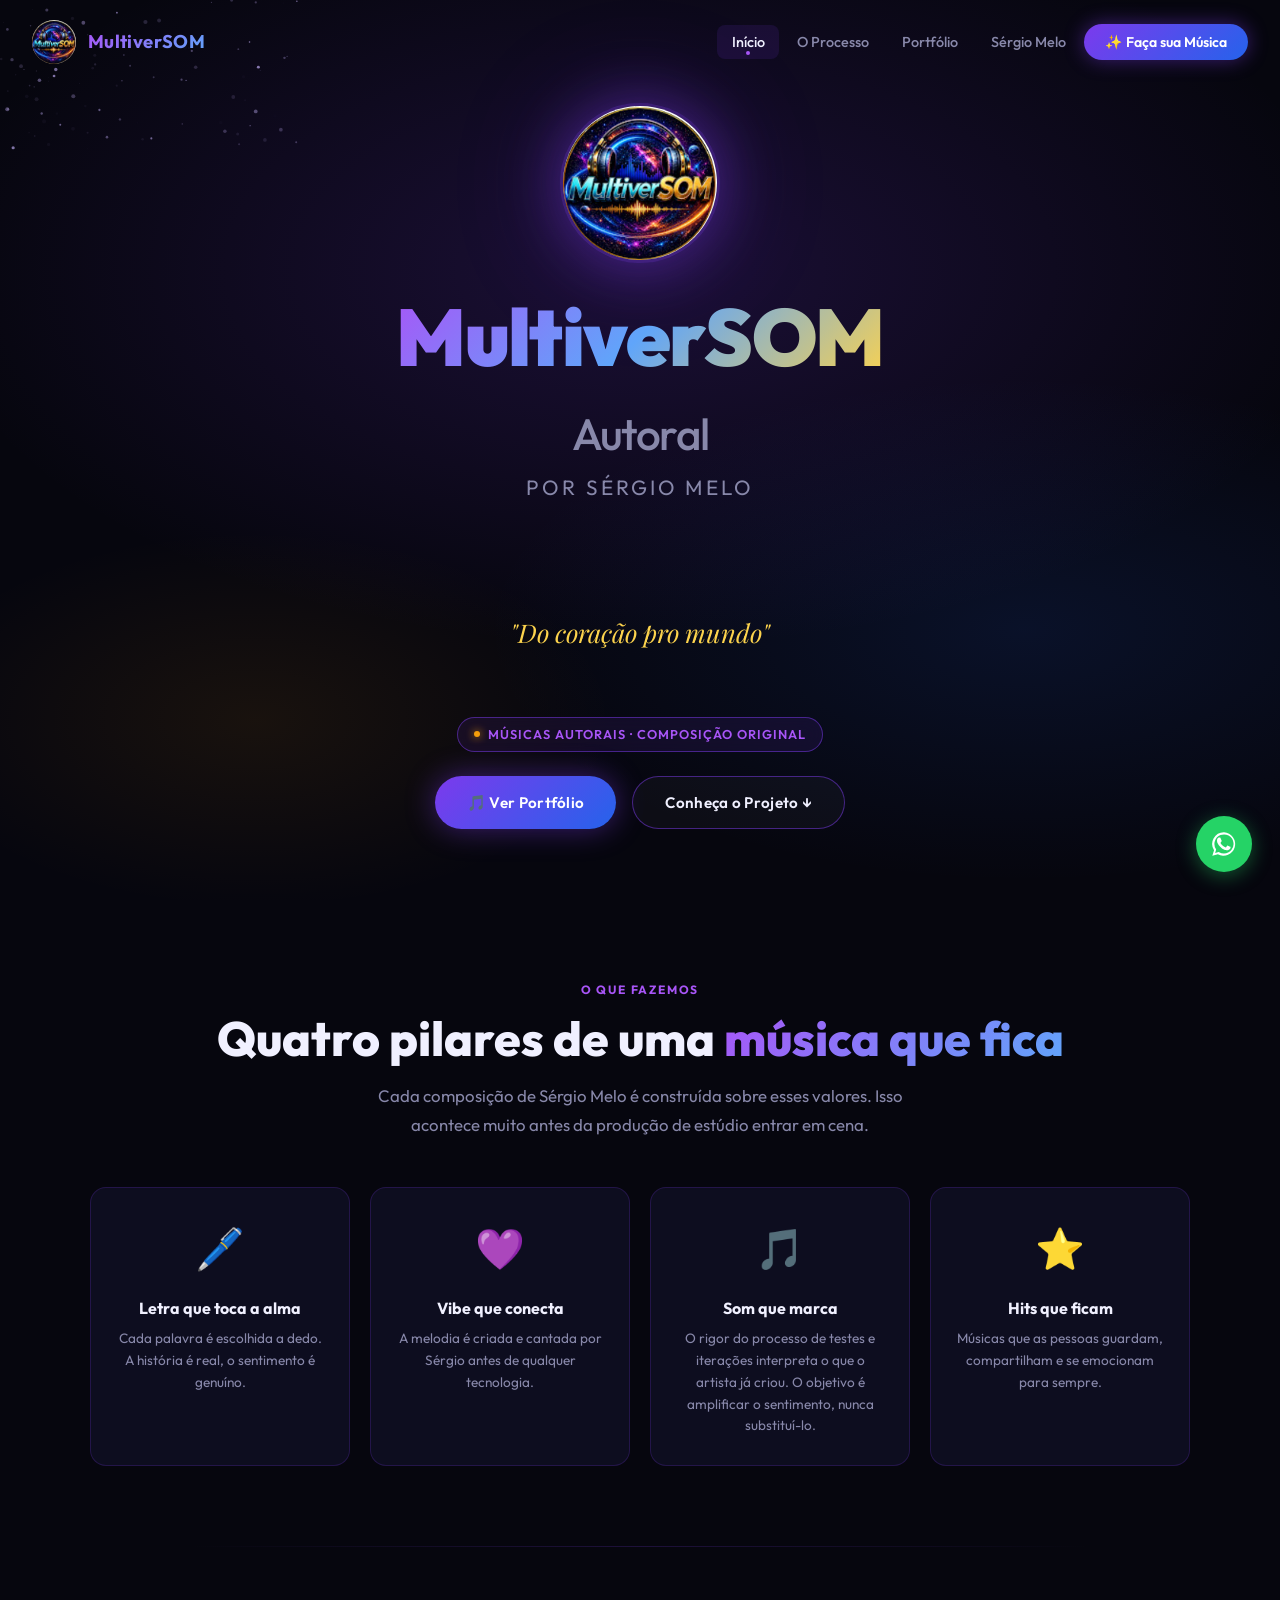
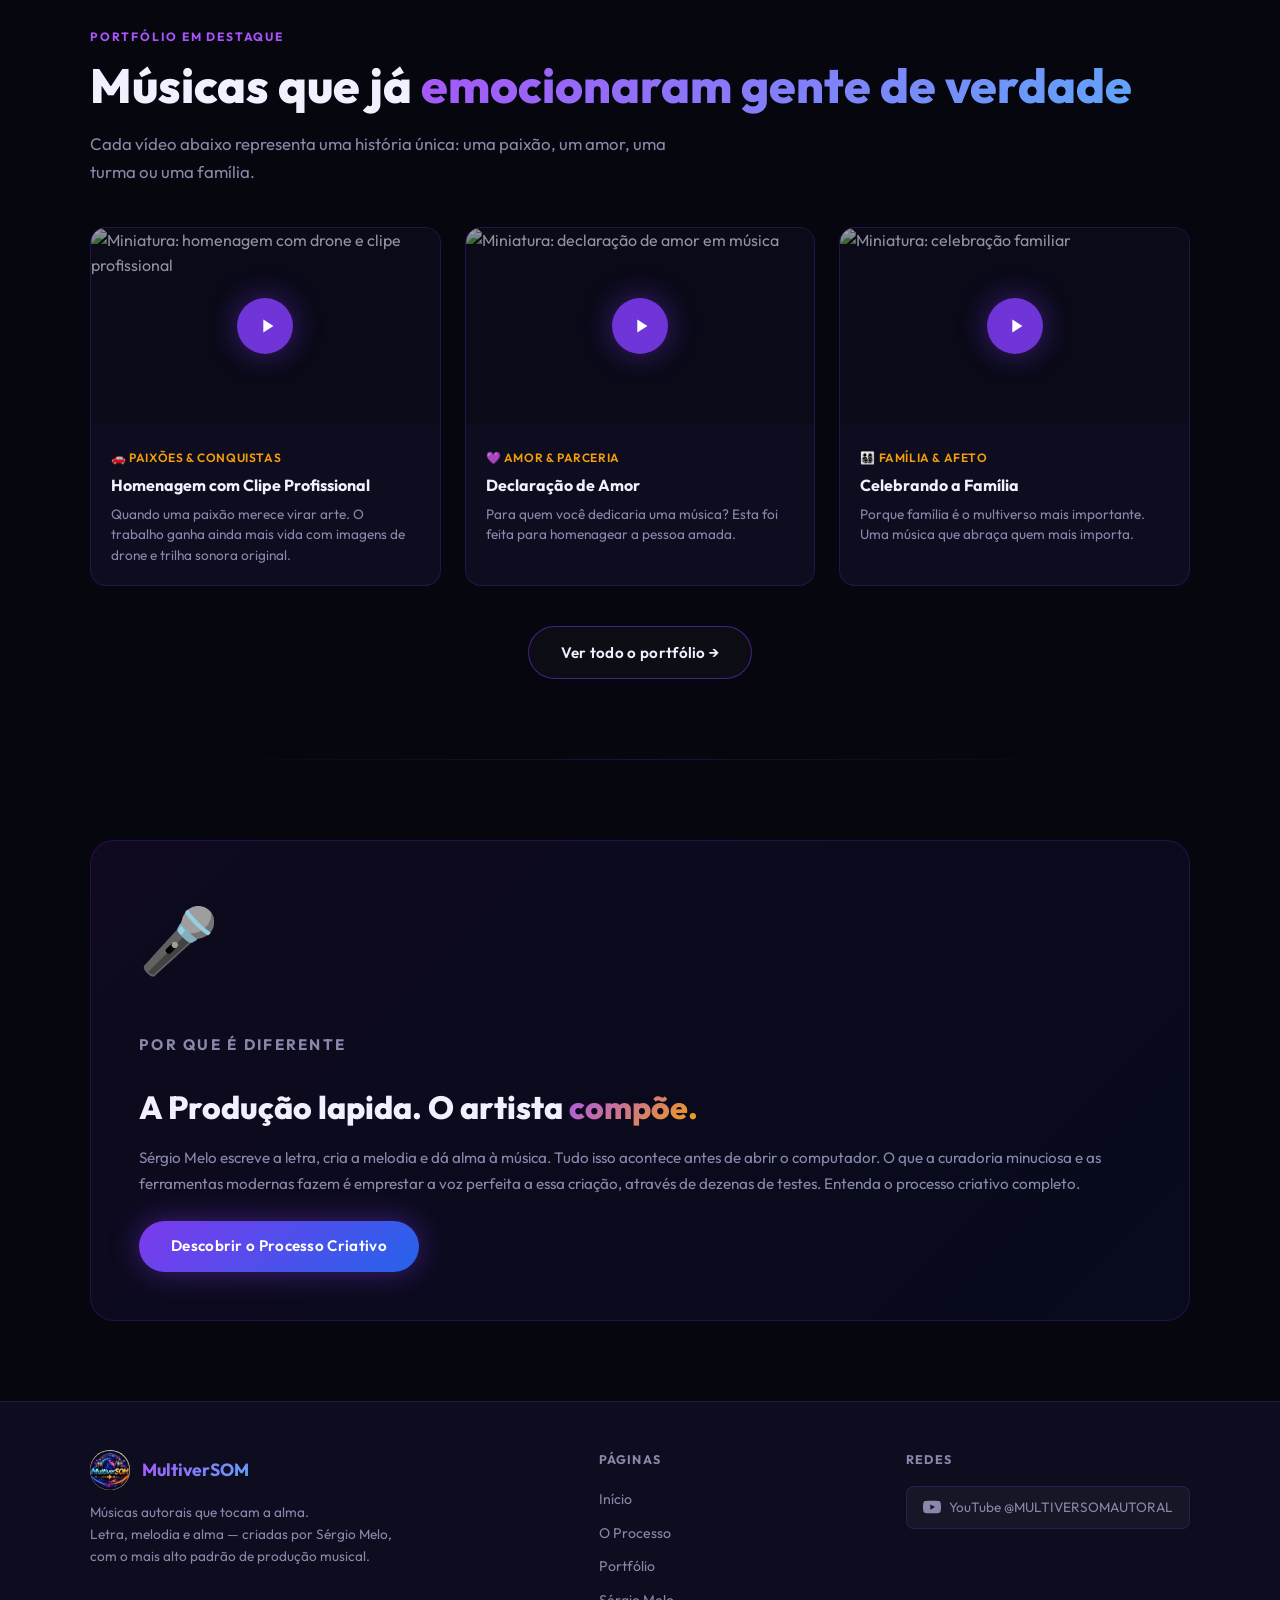
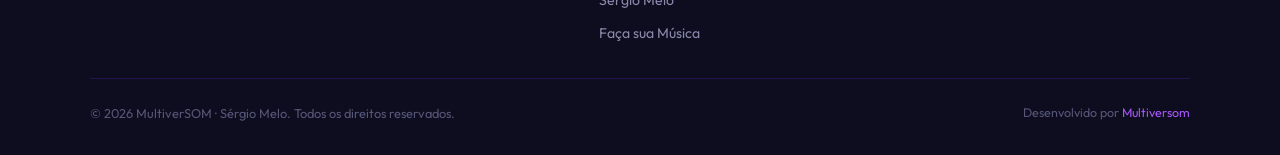
==== index.html @ 712b2afb "UI: reposiciona e realça o gráfico de áudio (waveform) na página inicial" ====
<!DOCTYPE html>
<html lang="pt-BR">
<head>
  <meta charset="UTF-8">
  <meta name="viewport" content="width=device-width, initial-scale=1.0">
  <title>MultiverSOM — Músicas Autorais de Sérgio Melo</title>
  <meta name="description" content="MultiverSOM é o projeto autoral de Sérgio Melo: músicas compostas com alma, letra e melodia originais, que ganham vida com alto nível de produção e rigorosa curadoria. Conheça o portfólio e encomende sua música.">
  <meta property="og:title" content="MultiverSOM — Músicas Autorais de Sérgio Melo">
  <meta property="og:description" content="Do coração pro mundo. Músicas autorais compostas por Sérgio Melo.">
  <meta property="og:image" content="assets/images/bannermvm.jpg">
  <link rel="icon" href="assets/logo/logomvm.png" type="image/png">
  <link rel="stylesheet" href="css/style.css">
</head>
<body>

  <!-- NAVBAR -->
  <nav class="navbar" id="navbar" role="navigation"></nav>

  <!-- HERO -->
  <section class="hero" id="inicio" aria-label="Apresentação do MultiverSOM">
    <div class="hero-bg"></div>
    <canvas id="particles-canvas" aria-hidden="true"></canvas>

    <div class="hero-content">


      <img src="assets/logo/logomvm.png"
           alt="Logo MultiverSOM — fones de ouvido dourados sobre galáxia"
           class="hero-logo"
           width="160" height="160">

      <h1 class="hero-title">
        <span class="multi">MultiverSOM</span><br>
        <span style="font-size:0.55em; font-weight:500; color:var(--text-muted);">Autoral</span>
      </h1>

      <p class="hero-subtitle-name">por Sérgio Melo</p>

      <!-- Audio wave decoration -->
      <div class="hero-wave" aria-hidden="true"></div>

      <p class="hero-tagline">"Do coração pro mundo"</p>

      <div class="hero-badge" style="margin: 1.5rem auto 1.5rem; display: inline-flex;">
        <span class="dot"></span>
        Músicas Autorais · Composição Original
      </div>

      <div class="hero-actions">
        <a href="portfolio" class="btn btn-primary" id="hero-btn-portfolio">
          🎵 Ver Portfólio
        </a>
        <a href="#pilares" class="btn btn-outline" id="hero-btn-conheca">
          Conheça o Projeto ↓
        </a>
      </div>
    </div>

  </section>

  <!-- PILARES -->
  <section id="pilares" aria-labelledby="pilares-title">
    <div class="container">
      <div class="text-center reveal">
        <p class="section-label">O que fazemos</p>
        <h2 class="section-title" id="pilares-title">
          Quatro pilares de uma <span>música que fica</span>
        </h2>
        <p class="section-lead">
          Cada composição de Sérgio Melo é construída sobre esses valores. Isso acontece muito antes da produção de estúdio entrar em cena.
        </p>
      </div>

      <div class="pillars">
        <div class="pillar-card reveal reveal-delay-1">
          <span class="pillar-icon">🖊️</span>
          <h3>Letra que toca a alma</h3>
          <p>Cada palavra é escolhida a dedo. A história é real, o sentimento é genuíno.</p>
        </div>
        <div class="pillar-card reveal reveal-delay-2">
          <span class="pillar-icon">💜</span>
          <h3>Vibe que conecta</h3>
          <p>A melodia é criada e cantada por Sérgio antes de qualquer tecnologia.</p>
        </div>
        <div class="pillar-card reveal reveal-delay-3">
          <span class="pillar-icon">🎵</span>
          <h3>Som que marca</h3>
          <p>O rigor do processo de testes e iterações interpreta o que o artista já criou. O objetivo é amplificar o sentimento, nunca substituí-lo.</p>
        </div>
        <div class="pillar-card reveal reveal-delay-4">
          <span class="pillar-icon">⭐</span>
          <h3>Hits que ficam</h3>
          <p>Músicas que as pessoas guardam, compartilham e se emocionam para sempre.</p>
        </div>
      </div>
    </div>
  </section>

  <div class="section-divider"></div>

  <!-- DESTAQUES DO PORTFÓLIO -->
  <section aria-labelledby="destaques-title">
    <div class="container">
      <div class="reveal">
        <p class="section-label">Portfólio em destaque</p>
        <h2 class="section-title" id="destaques-title">
          Músicas que já <span>emocionaram gente de verdade</span>
        </h2>
        <p class="section-lead">
          Cada vídeo abaixo representa uma história única: uma paixão, um amor, uma turma ou uma família.
        </p>
      </div>

      <div class="video-grid">
        <!-- Vídeo 1: Carro/Drone -->
        <article class="video-card reveal reveal-delay-1"
          data-video-id="_lXcYgWDf3o"
          data-video-title="Homenagem com Clipe Profissional"
          data-video-category="🚗 Paixões &amp; Conquistas"
          data-video-url="https://youtu.be/_lXcYgWDf3o"
          role="button" tabindex="0"
          aria-label="Assistir: Homenagem com Clipe Profissional">
          <div class="video-thumb">
            <img data-src="https://img.youtube.com/vi/_lXcYgWDf3o/hqdefault.jpg"
                 src="[data-uri]"
                 alt="Miniatura: homenagem com drone e clipe profissional"
                 loading="lazy" width="480" height="270">
            <div class="video-play-btn">
              <span class="play-circle">
                <svg viewBox="0 0 24 24" xmlns="http://www.w3.org/2000/svg"><path d="M8 5v14l11-7z"/></svg>
              </span>
            </div>
          </div>
          <div class="video-info">
            <p class="video-category">🚗 Paixões &amp; Conquistas</p>
            <h3 class="video-title">Homenagem com Clipe Profissional</h3>
            <p class="video-desc">Quando uma paixão merece virar arte. O trabalho ganha ainda mais vida com imagens de drone e trilha sonora original.</p>
          </div>
        </article>

        <!-- Vídeo 2: Esposa -->
        <article class="video-card reveal reveal-delay-2"
          data-video-id="ucuEjx-Mmd0"
          data-video-title="Declaração de Amor"
          data-video-category="💜 Amor &amp; Parceria"
          data-video-url="https://youtu.be/ucuEjx-Mmd0"
          role="button" tabindex="0"
          aria-label="Assistir: Declaração de Amor">
          <div class="video-thumb">
            <img data-src="https://img.youtube.com/vi/ucuEjx-Mmd0/hqdefault.jpg"
                 src="[data-uri]"
                 alt="Miniatura: declaração de amor em música"
                 loading="lazy" width="480" height="270">
            <div class="video-play-btn">
              <span class="play-circle">
                <svg viewBox="0 0 24 24" xmlns="http://www.w3.org/2000/svg"><path d="M8 5v14l11-7z"/></svg>
              </span>
            </div>
          </div>
          <div class="video-info">
            <p class="video-category">💜 Amor &amp; Parceria</p>
            <h3 class="video-title">Declaração de Amor</h3>
            <p class="video-desc">Para quem você dedicaria uma música? Esta foi feita para homenagear a pessoa amada.</p>
          </div>
        </article>

        <!-- Vídeo 3: Família -->
        <article class="video-card reveal reveal-delay-3"
          data-video-id="eWwOuy8z8jo"
          data-video-title="Celebrando a Família"
          data-video-category="👨‍👩‍👧‍👦 Família &amp; Afeto"
          data-video-url="https://youtu.be/eWwOuy8z8jo"
          role="button" tabindex="0"
          aria-label="Assistir: Celebrando a Família">
          <div class="video-thumb">
            <img data-src="https://img.youtube.com/vi/eWwOuy8z8jo/hqdefault.jpg"
                 src="[data-uri]"
                 alt="Miniatura: celebração familiar"
                 loading="lazy" width="480" height="270">
            <div class="video-play-btn">
              <span class="play-circle">
                <svg viewBox="0 0 24 24" xmlns="http://www.w3.org/2000/svg"><path d="M8 5v14l11-7z"/></svg>
              </span>
            </div>
          </div>
          <div class="video-info">
            <p class="video-category">👨‍👩‍👧‍👦 Família &amp; Afeto</p>
            <h3 class="video-title">Celebrando a Família</h3>
            <p class="video-desc">Porque família é o multiverso mais importante. Uma música que abraça quem mais importa.</p>
          </div>
        </article>
      </div>

      <div style="text-align:center; margin-top:2.5rem;" class="reveal">
        <a href="portfolio" class="btn btn-outline" id="home-btn-verportfolio">
          Ver todo o portfólio →
        </a>
      </div>
    </div>
  </section>

  <div class="section-divider"></div>

  <!-- TEASER PROCESSO -->
  <section aria-labelledby="teaser-title">
    <div class="container">
      <div class="teaser-processo reveal">
        <div class="teaser-icon">🎤</div>
        <div>
          <p class="section-label">Por que é diferente</p>
          <h2 id="teaser-title">A Produção lapida. O artista <span style="background:linear-gradient(135deg,var(--primary-light),var(--accent));-webkit-background-clip:text;-webkit-text-fill-color:transparent;background-clip:text;">compõe.</span></h2>
          <p>
            Sérgio Melo escreve a letra, cria a melodia e dá alma à música. Tudo isso acontece antes de abrir o computador.
            O que a curadoria minuciosa e as ferramentas modernas fazem é emprestar a voz perfeita a essa criação, através de dezenas de testes. Entenda o processo criativo completo.
          </p>
          <a href="processo" class="btn btn-primary" id="home-btn-processo">
            Descobrir o Processo Criativo
          </a>
        </div>
      </div>
    </div>
  </section>

  <!-- FOOTER -->
  <footer id="site-footer"></footer>

  <!-- WHATSAPP FLOAT -->
  <a id="whatsapp-float" class="whatsapp-float" href="#"></a>

  <!-- VIDEO MODAL -->
  <div class="modal-overlay" id="video-modal" role="dialog"></div>

  <script src="js/components.js"></script>
  <script src="js/main.js"></script>
</body>
</html>
---- css/style.css ----
/* =========================================================
   MULTIVERSOM — Design System
   Identidade visual baseada no logo e banner de Sérgio Melo
   ========================================================= */

@import url('https://fonts.googleapis.com/css2?family=Outfit:wght@300;400;500;600;700;800;900&family=Playfair+Display:ital,wght@0,700;1,600&display=swap');

/* ── TOKENS ── */
:root {
  --bg-deep:        #06060e;
  --bg-card:        #0d0d1f;
  --bg-card-hover:  #12122a;
  --bg-overlay:     rgba(6, 6, 14, 0.85);
  --primary:        #7c3aed;
  --primary-light:  #a855f7;
  --secondary:      #2563eb;
  --secondary-light:#60a5fa;
  --accent:         #f59e0b;
  --accent-light:   #fcd34d;
  --text:           #f0f0ff;
  --text-muted:     #8888aa;
  --text-dim:       #555577;
  --glow-purple:    rgba(124, 58, 237, 0.45);
  --glow-blue:      rgba(37, 99, 235, 0.35);
  --glow-gold:      rgba(245, 158, 11, 0.4);
  --border:         rgba(124, 58, 237, 0.2);
  --border-bright:  rgba(124, 58, 237, 0.5);
  --radius-sm:      8px;
  --radius-md:      16px;
  --radius-lg:      24px;
  --radius-xl:      40px;
  --shadow-card:    0 4px 32px rgba(0,0,0,0.5), 0 0 0 1px var(--border);
  --shadow-glow:    0 0 40px var(--glow-purple);
  --transition:     all 0.3s cubic-bezier(0.4, 0, 0.2, 1);
  --font-body:      'Outfit', sans-serif;
  --font-display:   'Playfair Display', serif;
}

/* ── RESET & BASE ── */
*, *::before, *::after { box-sizing: border-box; margin: 0; padding: 0; }
html { scroll-behavior: smooth; font-size: 16px; }

body {
  font-family: var(--font-body);
  background-color: var(--bg-deep);
  color: var(--text);
  line-height: 1.6;
  overflow-x: hidden;
}

img { max-width: 100%; height: auto; display: block; }
a { color: inherit; text-decoration: none; }
ul { list-style: none; }
button { cursor: pointer; border: none; background: none; font-family: inherit; }

/* ── SCROLLBAR ── */
::-webkit-scrollbar { width: 6px; }
::-webkit-scrollbar-track { background: var(--bg-deep); }
::-webkit-scrollbar-thumb { background: var(--primary); border-radius: 3px; }

/* ── SELECTION ── */
::selection { background: var(--primary); color: #fff; }

/* =========================================================
   NAVBAR
   ========================================================= */
.navbar {
  position: fixed;
  top: 0; left: 0; right: 0;
  z-index: 1000;
  padding: 1.25rem 2rem;
  display: flex;
  align-items: center;
  justify-content: space-between;
  transition: var(--transition);
}

.navbar.scrolled {
  background: rgba(6, 6, 14, 0.92);
  backdrop-filter: blur(20px);
  -webkit-backdrop-filter: blur(20px);
  border-bottom: 1px solid var(--border);
  padding: 0.85rem 2rem;
}

.nav-logo {
  display: flex;
  align-items: center;
  gap: 0.75rem;
}

.nav-logo img {
  width: 44px;
  height: 44px;
  border-radius: 50%;
  object-fit: cover;
  transition: var(--transition);
}

.nav-logo img:hover { transform: rotate(10deg) scale(1.05); }

.nav-logo-text {
  font-size: 1.15rem;
  font-weight: 700;
  background: linear-gradient(135deg, var(--primary-light), var(--secondary-light));
  -webkit-background-clip: text;
  -webkit-text-fill-color: transparent;
  background-clip: text;
  letter-spacing: 0.02em;
}

.nav-menu {
  display: flex;
  align-items: center;
  gap: 0.25rem;
}

.nav-link {
  padding: 0.5rem 0.9rem;
  border-radius: var(--radius-sm);
  font-size: 0.9rem;
  font-weight: 500;
  color: var(--text-muted);
  transition: var(--transition);
  position: relative;
}

.nav-link:hover, .nav-link.active {
  color: var(--text);
  background: rgba(124, 58, 237, 0.12);
}

.nav-link.active::after {
  content: '';
  position: absolute;
  bottom: 4px; left: 50%;
  transform: translateX(-50%);
  width: 4px; height: 4px;
  border-radius: 50%;
  background: var(--primary-light);
}

.nav-cta {
  padding: 0.55rem 1.3rem;
  border-radius: var(--radius-xl);
  background: linear-gradient(135deg, var(--primary), var(--secondary));
  color: #fff !important;
  font-weight: 600;
  font-size: 0.88rem;
  transition: var(--transition);
  box-shadow: 0 0 20px var(--glow-purple);
}

.nav-cta:hover {
  transform: translateY(-1px);
  box-shadow: 0 0 30px var(--glow-purple), 0 4px 20px rgba(0,0,0,0.4);
}

.nav-toggle {
  display: none;
  flex-direction: column;
  gap: 5px;
  padding: 0.5rem;
}

.nav-toggle span {
  display: block;
  width: 24px; height: 2px;
  background: var(--text);
  border-radius: 2px;
  transition: var(--transition);
}

/* =========================================================
   HERO SECTION
   ========================================================= */
.hero {
  min-height: 100vh;
  display: flex;
  align-items: center;
  justify-content: center;
  position: relative;
  overflow: hidden;
  padding: 6rem 2rem 4rem;
}

.hero-bg {
  position: absolute;
  inset: 0;
  background: radial-gradient(ellipse 80% 60% at 50% 30%, rgba(124,58,237,0.18) 0%, transparent 70%),
              radial-gradient(ellipse 60% 40% at 80% 70%, rgba(37,99,235,0.12) 0%, transparent 70%),
              radial-gradient(ellipse 40% 30% at 20% 80%, rgba(245,158,11,0.08) 0%, transparent 70%),
              var(--bg-deep);
}

/* Particles canvas */
#particles-canvas {
  position: absolute;
  inset: 0;
  pointer-events: none;
}

/* Audio wave decoration */
.hero-wave {
  position: relative;
  height: 60px;
  display: flex;
  align-items: flex-end;
  justify-content: center;
  gap: 3px;
  margin: 1.5rem auto;
  opacity: 0.7;
  pointer-events: none;
}

.hero-wave span {
  display: inline-block;
  width: 3px;
  background: linear-gradient(to top, var(--primary), var(--secondary));
  border-radius: 2px;
  animation: wave-dance var(--dur, 1.2s) ease-in-out infinite alternate;
  animation-delay: var(--delay, 0s);
}

@keyframes wave-dance {
  from { height: 4px; }
  to   { height: var(--max-h, 40px); }
}

.hero-content {
  position: relative;
  z-index: 2;
  text-align: center;
  max-width: 780px;
}

.hero-badge {
  display: inline-flex;
  align-items: center;
  gap: 0.5rem;
  padding: 0.4rem 1rem;
  border-radius: var(--radius-xl);
  border: 1px solid var(--border-bright);
  background: rgba(124, 58, 237, 0.1);
  font-size: 0.8rem;
  font-weight: 600;
  color: var(--primary-light);
  letter-spacing: 0.08em;
  text-transform: uppercase;
  margin-bottom: 1.5rem;
  backdrop-filter: blur(10px);
  animation: fadeInDown 0.8s ease both;
}

.hero-badge .dot {
  width: 6px; height: 6px;
  border-radius: 50%;
  background: var(--accent);
  box-shadow: 0 0 8px var(--accent);
  animation: pulse-dot 1.5s ease infinite;
}

@keyframes pulse-dot {
  0%, 100% { transform: scale(1); opacity: 1; }
  50% { transform: scale(1.4); opacity: 0.7; }
}

.hero-logo {
  width: 160px;
  height: 160px;
  border-radius: 50%;
  object-fit: cover;
  margin: 0 auto 2rem;
  box-shadow: 0 0 60px var(--glow-purple), 0 0 120px rgba(124,58,237,0.2);
  animation: fadeInDown 0.8s ease 0.2s both, logo-float 4s ease-in-out infinite;
  border: 3px solid rgba(124,58,237,0.4);
}

@keyframes logo-float {
  0%, 100% { transform: translateY(0); }
  50% { transform: translateY(-10px); }
}

.hero-title {
  font-family: var(--font-body);
  font-size: clamp(2.5rem, 7vw, 5rem);
  font-weight: 900;
  line-height: 1.05;
  letter-spacing: -0.02em;
  margin-bottom: 0.5rem;
  animation: fadeInUp 0.8s ease 0.4s both;
}

.hero-title .multi {
  background: linear-gradient(135deg, var(--primary-light) 0%, var(--secondary-light) 50%, var(--accent-light) 100%);
  -webkit-background-clip: text;
  -webkit-text-fill-color: transparent;
  background-clip: text;
}

.hero-subtitle-name {
  font-size: clamp(1rem, 2.5vw, 1.3rem);
  font-weight: 400;
  color: var(--text-muted);
  letter-spacing: 0.15em;
  text-transform: uppercase;
  margin-bottom: 1.25rem;
  animation: fadeInUp 0.8s ease 0.5s both;
}

.hero-tagline {
  font-family: var(--font-display);
  font-size: clamp(1.1rem, 3vw, 1.6rem);
  font-style: italic;
  color: var(--accent-light);
  margin-bottom: 2.5rem;
  animation: fadeInUp 0.8s ease 0.6s both;
}

.hero-actions {
  display: flex;
  gap: 1rem;
  justify-content: center;
  flex-wrap: wrap;
  animation: fadeInUp 0.8s ease 0.7s both;
}

/* =========================================================
   BUTTONS
   ========================================================= */
.btn {
  display: inline-flex;
  align-items: center;
  gap: 0.5rem;
  padding: 0.85rem 2rem;
  border-radius: var(--radius-xl);
  font-size: 0.95rem;
  font-weight: 600;
  transition: var(--transition);
  letter-spacing: 0.02em;
}

.btn-primary {
  background: linear-gradient(135deg, var(--primary), var(--secondary));
  color: #fff;
  box-shadow: 0 0 30px var(--glow-purple);
}

.btn-primary:hover {
  transform: translateY(-2px);
  box-shadow: 0 0 50px var(--glow-purple), 0 8px 30px rgba(0,0,0,0.4);
}

.btn-outline {
  border: 1px solid var(--border-bright);
  color: var(--text);
  background: rgba(255,255,255,0.03);
  backdrop-filter: blur(10px);
}

.btn-outline:hover {
  border-color: var(--primary-light);
  background: rgba(124, 58, 237, 0.1);
  transform: translateY(-2px);
}

.btn-accent {
  background: linear-gradient(135deg, var(--accent), #d97706);
  color: #000;
  font-weight: 700;
}

.btn-accent:hover {
  transform: translateY(-2px);
  box-shadow: 0 0 30px var(--glow-gold);
}

/* =========================================================
   SECTIONS
   ========================================================= */
section {
  padding: 5rem 2rem;
  position: relative;
}

.container {
  max-width: 1100px;
  margin: 0 auto;
}

.section-label {
  font-size: 0.75rem;
  font-weight: 700;
  letter-spacing: 0.15em;
  text-transform: uppercase;
  color: var(--primary-light);
  margin-bottom: 0.75rem;
}

.section-title {
  font-size: clamp(1.8rem, 5vw, 3rem);
  font-weight: 800;
  line-height: 1.15;
  margin-bottom: 1rem;
}

.section-title span {
  background: linear-gradient(135deg, var(--primary-light), var(--secondary-light));
  -webkit-background-clip: text;
  -webkit-text-fill-color: transparent;
  background-clip: text;
}

.section-lead {
  font-size: 1.05rem;
  color: var(--text-muted);
  max-width: 580px;
  line-height: 1.7;
}

.text-center { text-align: center; }
.text-center .section-lead { margin: 0 auto; }

/* Divider */
.section-divider {
  height: 1px;
  background: linear-gradient(90deg, transparent, var(--border), transparent);
  margin: 0 auto;
  max-width: 900px;
}

/* =========================================================
   PILARES (HOME)
   ========================================================= */
.pillars {
  display: grid;
  grid-template-columns: repeat(auto-fit, minmax(220px, 1fr));
  gap: 1.25rem;
  margin-top: 3rem;
}

.pillar-card {
  background: var(--bg-card);
  border: 1px solid var(--border);
  border-radius: var(--radius-md);
  padding: 1.75rem 1.5rem;
  text-align: center;
  transition: var(--transition);
  position: relative;
  overflow: hidden;
}

.pillar-card::before {
  content: '';
  position: absolute;
  inset: 0;
  background: radial-gradient(ellipse at top, var(--glow-purple), transparent 70%);
  opacity: 0;
  transition: var(--transition);
}

.pillar-card:hover {
  border-color: var(--primary);
  transform: translateY(-4px);
  box-shadow: var(--shadow-glow);
}

.pillar-card:hover::before { opacity: 1; }

.pillar-icon {
  font-size: 2.5rem;
  margin-bottom: 1rem;
  display: block;
  position: relative;
  z-index: 1;
}

.pillar-card h3 {
  font-size: 1rem;
  font-weight: 700;
  margin-bottom: 0.4rem;
  color: var(--text);
  position: relative;
  z-index: 1;
}

.pillar-card p {
  font-size: 0.85rem;
  color: var(--text-muted);
  position: relative;
  z-index: 1;
}

/* =========================================================
   VIDEO CARDS / PORTFOLIO
   ========================================================= */
.video-grid {
  display: grid;
  grid-template-columns: repeat(auto-fill, minmax(300px, 1fr));
  gap: 1.5rem;
  margin-top: 2.5rem;
}

.video-card {
  background: var(--bg-card);
  border: 1px solid var(--border);
  border-radius: var(--radius-md);
  overflow: hidden;
  transition: var(--transition);
  cursor: pointer;
}

.video-card:hover {
  border-color: var(--primary);
  transform: translateY(-5px);
  box-shadow: var(--shadow-glow);
}

.video-thumb {
  position: relative;
  aspect-ratio: 16/9;
  overflow: hidden;
  background: var(--bg-card);
}

.video-thumb img {
  width: 100%;
  height: 100%;
  object-fit: cover;
  transition: var(--transition);
}

.video-card:hover .video-thumb img { transform: scale(1.05); }

.video-play-btn {
  position: absolute;
  inset: 0;
  display: flex;
  align-items: center;
  justify-content: center;
  background: rgba(6,6,14,0.4);
  transition: var(--transition);
}

.video-card:hover .video-play-btn { background: rgba(124,58,237,0.3); }

.play-circle {
  width: 56px; height: 56px;
  border-radius: 50%;
  background: rgba(124,58,237,0.9);
  display: flex;
  align-items: center;
  justify-content: center;
  box-shadow: 0 0 30px var(--glow-purple);
  transition: var(--transition);
  backdrop-filter: blur(10px);
}

.video-card:hover .play-circle { transform: scale(1.1); }

.play-circle svg { width: 22px; height: 22px; fill: #fff; margin-left: 3px; }

.video-info {
  padding: 1.25rem;
}

.video-category {
  display: inline-flex;
  align-items: center;
  gap: 0.35rem;
  font-size: 0.75rem;
  font-weight: 600;
  letter-spacing: 0.05em;
  text-transform: uppercase;
  color: var(--accent);
  margin-bottom: 0.5rem;
}

.video-title {
  font-size: 1rem;
  font-weight: 700;
  color: var(--text);
  margin-bottom: 0.5rem;
  line-height: 1.3;
}

.video-desc {
  font-size: 0.85rem;
  color: var(--text-muted);
  line-height: 1.5;
}

/* =========================================================
   PORTFOLIO FILTERS
   ========================================================= */
.filter-bar {
  display: flex;
  flex-wrap: wrap;
  gap: 0.6rem;
  margin-top: 2.5rem;
  margin-bottom: 0;
}

.filter-btn {
  padding: 0.5rem 1.1rem;
  border-radius: var(--radius-xl);
  border: 1px solid var(--border);
  background: var(--bg-card);
  color: var(--text-muted);
  font-size: 0.85rem;
  font-weight: 500;
  transition: var(--transition);
}

.filter-btn:hover, .filter-btn.active {
  border-color: var(--primary);
  background: rgba(124,58,237,0.12);
  color: var(--text);
}

/* =========================================================
   PROCESSO CRIATIVO
   ========================================================= */
.process-steps {
  display: grid;
  grid-template-columns: repeat(auto-fit, minmax(220px, 1fr));
  gap: 1.5rem;
  margin-top: 3rem;
  position: relative;
}

.process-steps::before {
  content: '';
  position: absolute;
  top: 60px; left: 12%;
  right: 12%;
  height: 2px;
  background: linear-gradient(90deg, var(--primary), var(--secondary));
  opacity: 0.3;
  pointer-events: none;
}

.process-step {
  background: var(--bg-card);
  border: 1px solid var(--border);
  border-radius: var(--radius-md);
  padding: 2rem 1.5rem;
  text-align: center;
  transition: var(--transition);
  position: relative;
}

.process-step:hover {
  border-color: var(--primary);
  transform: translateY(-4px);
  box-shadow: var(--shadow-glow);
}

.step-number {
  width: 48px; height: 48px;
  border-radius: 50%;
  background: linear-gradient(135deg, var(--primary), var(--secondary));
  display: flex;
  align-items: center;
  justify-content: center;
  font-size: 1.1rem;
  font-weight: 800;
  color: #fff;
  margin: 0 auto 1rem;
  box-shadow: 0 0 20px var(--glow-purple);
}

.step-icon { font-size: 2rem; margin-bottom: 0.75rem; display: block; }

.process-step h3 {
  font-size: 1rem;
  font-weight: 700;
  margin-bottom: 0.5rem;
  color: var(--text);
}

.process-step p {
  font-size: 0.875rem;
  color: var(--text-muted);
  line-height: 1.6;
}

.pull-quote {
  margin: 3rem auto;
  max-width: 700px;
  text-align: center;
  padding: 2.5rem;
  border-radius: var(--radius-lg);
  background: linear-gradient(135deg, rgba(124,58,237,0.1), rgba(37,99,235,0.08));
  border: 1px solid var(--border-bright);
  position: relative;
}

.pull-quote::before {
  content: '"';
  position: absolute;
  top: -0.5rem; left: 1.5rem;
  font-size: 6rem;
  font-family: var(--font-display);
  color: var(--primary);
  opacity: 0.3;
  line-height: 1;
}

.pull-quote blockquote {
  font-family: var(--font-display);
  font-size: clamp(1.1rem, 3vw, 1.5rem);
  font-style: italic;
  color: var(--text);
  line-height: 1.5;
  position: relative;
  z-index: 1;
}

.pull-quote cite {
  display: block;
  margin-top: 1rem;
  font-size: 0.85rem;
  color: var(--text-muted);
  font-style: normal;
  font-family: var(--font-body);
}

/* =========================================================
   COMPOSITOR / ABOUT
   ========================================================= */
.about-grid {
  display: grid;
  grid-template-columns: 1fr 1.6fr;
  gap: 4rem;
  align-items: center;
  margin-top: 3rem;
}

.about-photo-wrap {
  position: relative;
}

.about-photo {
  width: 100%;
  max-width: 380px;
  aspect-ratio: 3/4;
  object-fit: cover;
  border-radius: var(--radius-lg);
  box-shadow: var(--shadow-card);
  border: 1px solid var(--border);
}

.about-photo-glow {
  position: absolute;
  inset: -20px;
  border-radius: var(--radius-xl);
  background: radial-gradient(ellipse, var(--glow-purple), transparent 70%);
  z-index: -1;
  animation: glow-pulse 3s ease-in-out infinite;
}

@keyframes glow-pulse {
  0%, 100% { opacity: 0.6; transform: scale(1); }
  50% { opacity: 1; transform: scale(1.03); }
}

.about-badge {
  position: absolute;
  bottom: -1rem; right: -1rem;
  background: linear-gradient(135deg, var(--primary), var(--secondary));
  border-radius: var(--radius-md);
  padding: 1rem 1.25rem;
  text-align: center;
  box-shadow: var(--shadow-glow);
}

.about-badge .badge-num {
  display: block;
  font-size: 1.8rem;
  font-weight: 900;
  color: #fff;
  line-height: 1;
}

.about-badge .badge-text {
  font-size: 0.72rem;
  color: rgba(255,255,255,0.8);
  letter-spacing: 0.04em;
}

.timeline {
  margin-top: 2rem;
  display: flex;
  flex-direction: column;
  gap: 0;
}

.timeline-item {
  display: flex;
  gap: 1.25rem;
  position: relative;
  padding-bottom: 1.5rem;
}

.timeline-item:last-child { padding-bottom: 0; }

.timeline-left {
  display: flex;
  flex-direction: column;
  align-items: center;
  flex-shrink: 0;
}

.timeline-dot {
  width: 12px; height: 12px;
  border-radius: 50%;
  background: var(--primary);
  box-shadow: 0 0 10px var(--glow-purple);
  margin-top: 5px;
  flex-shrink: 0;
}

.timeline-line {
  width: 2px;
  flex: 1;
  background: linear-gradient(to bottom, var(--primary), transparent);
  margin-top: 4px;
  opacity: 0.3;
}

.timeline-item:last-child .timeline-line { display: none; }

.timeline-year {
  font-size: 0.78rem;
  font-weight: 700;
  color: var(--primary-light);
  letter-spacing: 0.05em;
  white-space: nowrap;
  min-width: 60px;
  text-align: right;
  margin-top: 2px;
  padding-right: 0.5rem;
}

.timeline-content h4 {
  font-size: 0.95rem;
  font-weight: 700;
  color: var(--text);
  margin-bottom: 0.2rem;
}

.timeline-content p {
  font-size: 0.83rem;
  color: var(--text-muted);
  line-height: 1.5;
}

.stats-row {
  display: flex;
  gap: 2rem;
  margin-top: 2rem;
  flex-wrap: wrap;
}

.stat-item { text-align: center; }

.stat-num {
  display: block;
  font-size: 2rem;
  font-weight: 900;
  background: linear-gradient(135deg, var(--primary-light), var(--accent));
  -webkit-background-clip: text;
  -webkit-text-fill-color: transparent;
  background-clip: text;
  line-height: 1;
}

.stat-label {
  font-size: 0.78rem;
  color: var(--text-muted);
  letter-spacing: 0.04em;
}

/* =========================================================
   CONTACT / FORMULÁRIO
   ========================================================= */
.contact-grid {
  display: grid;
  grid-template-columns: 1fr 1.2fr;
  gap: 4rem;
  margin-top: 3rem;
  align-items: start;
}

.contact-info h3 {
  font-size: 1.3rem;
  font-weight: 700;
  margin-bottom: 1rem;
  color: var(--text);
}

.contact-info p {
  font-size: 0.95rem;
  color: var(--text-muted);
  line-height: 1.7;
  margin-bottom: 2rem;
}

.contact-options {
  display: flex;
  flex-direction: column;
  gap: 1rem;
}

.contact-option {
  display: flex;
  align-items: center;
  gap: 1rem;
  padding: 1rem 1.25rem;
  background: var(--bg-card);
  border: 1px solid var(--border);
  border-radius: var(--radius-md);
  transition: var(--transition);
}

.contact-option:hover {
  border-color: var(--primary);
  background: var(--bg-card-hover);
}

.contact-option-icon {
  width: 44px; height: 44px;
  border-radius: var(--radius-sm);
  background: rgba(124,58,237,0.15);
  display: flex; align-items: center; justify-content: center;
  font-size: 1.4rem;
  flex-shrink: 0;
}

.contact-option-text .label {
  font-size: 0.75rem;
  color: var(--text-muted);
  text-transform: uppercase;
  letter-spacing: 0.05em;
}

.contact-option-text .value {
  font-size: 0.9rem;
  font-weight: 600;
  color: var(--text);
}

.form-card {
  background: var(--bg-card);
  border: 1px solid var(--border);
  border-radius: var(--radius-lg);
  padding: 2.5rem;
}

.form-group {
  margin-bottom: 1.25rem;
}

.form-group label {
  display: block;
  font-size: 0.83rem;
  font-weight: 600;
  color: var(--text-muted);
  margin-bottom: 0.5rem;
  letter-spacing: 0.03em;
}

.form-group input,
.form-group select,
.form-group textarea {
  width: 100%;
  padding: 0.85rem 1rem;
  background: rgba(255,255,255,0.04);
  border: 1px solid var(--border);
  border-radius: var(--radius-sm);
  color: var(--text);
  font-family: var(--font-body);
  font-size: 0.92rem;
  transition: var(--transition);
  outline: none;
  -webkit-appearance: none;
}

.form-group select {
  background-image: url("data:image/svg+xml,%3Csvg xmlns='http://www.w3.org/2000/svg' width='12' height='8' viewBox='0 0 12 8'%3E%3Cpath d='M1 1l5 5 5-5' stroke='%238888aa' stroke-width='2' fill='none' stroke-linecap='round'/%3E%3C/svg%3E");
  background-repeat: no-repeat;
  background-position: right 1rem center;
  padding-right: 2.5rem;
  cursor: pointer;
}

.form-group select option { background: var(--bg-card); color: var(--text); }

.form-group input:focus,
.form-group select:focus,
.form-group textarea:focus {
  border-color: var(--primary);
  background: rgba(124,58,237,0.06);
  box-shadow: 0 0 0 3px rgba(124,58,237,0.15);
}

.form-group input::placeholder,
.form-group textarea::placeholder { color: var(--text-dim); }

.form-group textarea { resize: vertical; min-height: 110px; }

.form-row { display: grid; grid-template-columns: 1fr 1fr; gap: 1rem; }

.form-submit {
  width: 100%;
  padding: 1rem;
  border-radius: var(--radius-xl);
  background: linear-gradient(135deg, var(--primary), var(--secondary));
  color: #fff;
  font-size: 1rem;
  font-weight: 700;
  transition: var(--transition);
  box-shadow: 0 0 25px var(--glow-purple);
  letter-spacing: 0.03em;
}

.form-submit:hover {
  transform: translateY(-2px);
  box-shadow: 0 0 40px var(--glow-purple), 0 8px 30px rgba(0,0,0,0.4);
}

.form-submit:disabled {
  opacity: 0.6;
  cursor: not-allowed;
  transform: none;
}

.form-success {
  display: none;
  text-align: center;
  padding: 2rem;
}

.form-success .success-icon { font-size: 3rem; margin-bottom: 1rem; }
.form-success h3 { font-size: 1.3rem; font-weight: 700; margin-bottom: 0.5rem; }
.form-success p { color: var(--text-muted); font-size: 0.9rem; }

/* =========================================================
   VIDEO MODAL
   ========================================================= */
.modal-overlay {
  position: fixed;
  inset: 0;
  background: rgba(0,0,0,0.92);
  backdrop-filter: blur(10px);
  z-index: 2000;
  display: flex;
  align-items: center;
  justify-content: center;
  padding: 1.5rem;
  opacity: 0;
  pointer-events: none;
  transition: opacity 0.3s ease;
}

.modal-overlay.active {
  opacity: 1;
  pointer-events: all;
}

.modal-container {
  width: 100%;
  max-width: 900px;
  position: relative;
}

.modal-close {
  position: absolute;
  top: -3rem; right: 0;
  width: 40px; height: 40px;
  border-radius: 50%;
  background: rgba(255,255,255,0.1);
  color: #fff;
  font-size: 1.4rem;
  display: flex; align-items: center; justify-content: center;
  transition: var(--transition);
  line-height: 1;
}

.modal-close:hover { background: var(--primary); }

.modal-video-wrap {
  position: relative;
  aspect-ratio: 16/9;
  border-radius: var(--radius-md);
  overflow: hidden;
  background: #000;
}

.modal-video-wrap iframe {
  width: 100%; height: 100%;
  border: none;
}

.modal-info {
  margin-top: 1rem;
  display: flex;
  align-items: flex-start;
  justify-content: space-between;
  gap: 1rem;
  flex-wrap: wrap;
}

.modal-title { font-size: 1.1rem; font-weight: 700; color: var(--text); }
.modal-cat { font-size: 0.82rem; color: var(--primary-light); margin-top: 0.2rem; }

.modal-yt-link {
  display: inline-flex;
  align-items: center;
  gap: 0.4rem;
  padding: 0.5rem 1rem;
  background: #ff0000;
  border-radius: var(--radius-xl);
  font-size: 0.82rem;
  font-weight: 600;
  color: #fff;
  white-space: nowrap;
  transition: var(--transition);
}

.modal-yt-link:hover { background: #cc0000; transform: translateY(-1px); }

/* =========================================================
   FOOTER
   ========================================================= */
footer {
  background: var(--bg-card);
  border-top: 1px solid var(--border);
  padding: 3rem 2rem 2rem;
}

.footer-inner {
  max-width: 1100px;
  margin: 0 auto;
}

.footer-top {
  display: flex;
  align-items: flex-start;
  justify-content: space-between;
  gap: 2rem;
  flex-wrap: wrap;
  margin-bottom: 2rem;
}

.footer-brand { max-width: 320px; }

.footer-logo {
  display: flex;
  align-items: center;
  gap: 0.75rem;
  margin-bottom: 0.75rem;
}

.footer-logo img {
  width: 40px; height: 40px;
  border-radius: 50%;
  object-fit: cover;
}

.footer-logo-text {
  font-size: 1.1rem;
  font-weight: 700;
  background: linear-gradient(135deg, var(--primary-light), var(--secondary-light));
  -webkit-background-clip: text;
  -webkit-text-fill-color: transparent;
  background-clip: text;
}

.footer-tagline {
  font-size: 0.85rem;
  color: var(--text-muted);
  line-height: 1.6;
}

.footer-links h4 {
  font-size: 0.78rem;
  font-weight: 700;
  letter-spacing: 0.1em;
  text-transform: uppercase;
  color: var(--text-muted);
  margin-bottom: 1rem;
}

.footer-links ul {
  display: flex;
  flex-direction: column;
  gap: 0.5rem;
}

.footer-links a {
  font-size: 0.88rem;
  color: var(--text-muted);
  transition: var(--transition);
}

.footer-links a:hover { color: var(--primary-light); }

.footer-social a {
  display: inline-flex;
  align-items: center;
  gap: 0.5rem;
  padding: 0.6rem 1rem;
  border-radius: var(--radius-sm);
  background: rgba(255,255,255,0.04);
  border: 1px solid var(--border);
  font-size: 0.85rem;
  color: var(--text-muted);
  transition: var(--transition);
  margin-bottom: 0.5rem;
}

.footer-social a:hover {
  border-color: #ff0000;
  color: var(--text);
  background: rgba(255,0,0,0.08);
}

.footer-bottom {
  border-top: 1px solid var(--border);
  padding-top: 1.5rem;
  display: flex;
  align-items: center;
  justify-content: space-between;
  flex-wrap: wrap;
  gap: 1rem;
}

.footer-copy {
  font-size: 0.8rem;
  color: var(--text-dim);
}

.footer-credit {
  font-size: 0.78rem;
  color: var(--text-dim);
}

.footer-credit a {
  color: var(--primary-light);
  transition: var(--transition);
}

.footer-credit a:hover { color: var(--accent); }

/* =========================================================
   ANIMATIONS & REVEAL
   ========================================================= */
@keyframes fadeInDown {
  from { opacity: 0; transform: translateY(-20px); }
  to   { opacity: 1; transform: translateY(0); }
}

@keyframes fadeInUp {
  from { opacity: 0; transform: translateY(20px); }
  to   { opacity: 1; transform: translateY(0); }
}

.reveal {
  opacity: 0;
  transform: translateY(28px);
  transition: opacity 0.7s ease, transform 0.7s ease;
}

.reveal.visible {
  opacity: 1;
  transform: translateY(0);
}

.reveal-delay-1 { transition-delay: 0.1s; }
.reveal-delay-2 { transition-delay: 0.2s; }
.reveal-delay-3 { transition-delay: 0.3s; }
.reveal-delay-4 { transition-delay: 0.4s; }

/* =========================================================
   PAGE HERO (inner pages)
   ========================================================= */
.page-hero {
  min-height: 40vh;
  display: flex;
  align-items: flex-end;
  padding: 8rem 2rem 4rem;
  position: relative;
  overflow: hidden;
}

.page-hero-bg {
  position: absolute;
  inset: 0;
  background: radial-gradient(ellipse 80% 70% at 50% 0%, rgba(124,58,237,0.15) 0%, transparent 70%), var(--bg-deep);
}

.page-hero-content {
  position: relative;
  z-index: 1;
  max-width: 1100px;
  width: 100%;
  margin: 0 auto;
}

.page-breadcrumb {
  font-size: 0.8rem;
  color: var(--text-muted);
  margin-bottom: 1rem;
}

.page-breadcrumb a { color: var(--primary-light); }
.page-breadcrumb a:hover { text-decoration: underline; }

.page-hero h1 {
  font-size: clamp(2rem, 6vw, 4rem);
  font-weight: 800;
  line-height: 1.1;
  margin-bottom: 0.75rem;
}

.page-hero p {
  font-size: 1.05rem;
  color: var(--text-muted);
  max-width: 580px;
  line-height: 1.7;
}

/* =========================================================
   TEASER PROCESSO (HOME)
   ========================================================= */
.teaser-processo {
  background: linear-gradient(135deg, rgba(124,58,237,0.08), rgba(37,99,235,0.06));
  border: 1px solid var(--border);
  border-radius: var(--radius-lg);
  padding: 3rem;
  display: flex;
  align-items: center;
  gap: 2.5rem;
  flex-wrap: wrap;
}

.teaser-processo .teaser-icon {
  font-size: 4rem;
  flex-shrink: 0;
  animation: logo-float 4s ease-in-out 1s infinite;
}

.teaser-processo h2 {
  font-size: clamp(1.4rem, 3vw, 2rem);
  font-weight: 800;
  margin-bottom: 0.75rem;
}

.teaser-processo p {
  font-size: 0.95rem;
  color: var(--text-muted);
  line-height: 1.7;
  margin-bottom: 1.5rem;
}

/* =========================================================
   WHATSAPP FLOAT
   ========================================================= */
.whatsapp-float {
  position: fixed;
  bottom: 1.75rem;
  right: 1.75rem;
  z-index: 999;
  width: 56px; height: 56px;
  border-radius: 50%;
  background: #25D366;
  display: flex; align-items: center; justify-content: center;
  box-shadow: 0 4px 20px rgba(37,211,102,0.4);
  transition: var(--transition);
}

.whatsapp-float:hover {
  transform: scale(1.1);
  box-shadow: 0 8px 30px rgba(37,211,102,0.5);
}

.whatsapp-float svg { width: 28px; height: 28px; fill: #fff; }

/* =========================================================
   RESPONSIVE
   ========================================================= */
@media (max-width: 768px) {
  .nav-menu {
    position: fixed;
    top: 0; right: -100%;
    width: 75vw; max-width: 300px;
    height: 100vh;
    background: rgba(13,13,31,0.97);
    backdrop-filter: blur(20px);
    flex-direction: column;
    align-items: flex-start;
    justify-content: flex-start;
    padding: 5rem 2rem 2rem;
    gap: 0.25rem;
    border-left: 1px solid var(--border);
    transition: right 0.35s cubic-bezier(0.4, 0, 0.2, 1);
    z-index: 998;
  }

  .nav-menu.open { right: 0; }
  .nav-link { width: 100%; padding: 0.75rem 1rem; }
  .nav-cta { width: 100%; text-align: center; margin-top: 1rem; }
  .nav-toggle { display: flex; z-index: 999; }
  .nav-toggle.open span:nth-child(1) { transform: rotate(45deg) translate(5px, 5px); }
  .nav-toggle.open span:nth-child(2) { opacity: 0; }
  .nav-toggle.open span:nth-child(3) { transform: rotate(-45deg) translate(5px, -5px); }

  .about-grid { grid-template-columns: 1fr; gap: 2.5rem; }
  .about-photo { max-width: 100%; aspect-ratio: 4/3; }
  .contact-grid { grid-template-columns: 1fr; gap: 2.5rem; }
  .form-row { grid-template-columns: 1fr; }
  .teaser-processo { padding: 2rem; }

  .process-steps::before { display: none; }
  .footer-top { flex-direction: column; }
  .footer-bottom { flex-direction: column; text-align: center; }
}

@media (max-width: 480px) {
  section { padding: 3.5rem 1.25rem; }
  .hero { padding: 5rem 1.25rem 3rem; }
  .hero-logo { width: 120px; height: 120px; }
  .form-card { padding: 1.5rem; }
  .video-grid { grid-template-columns: 1fr; }
}
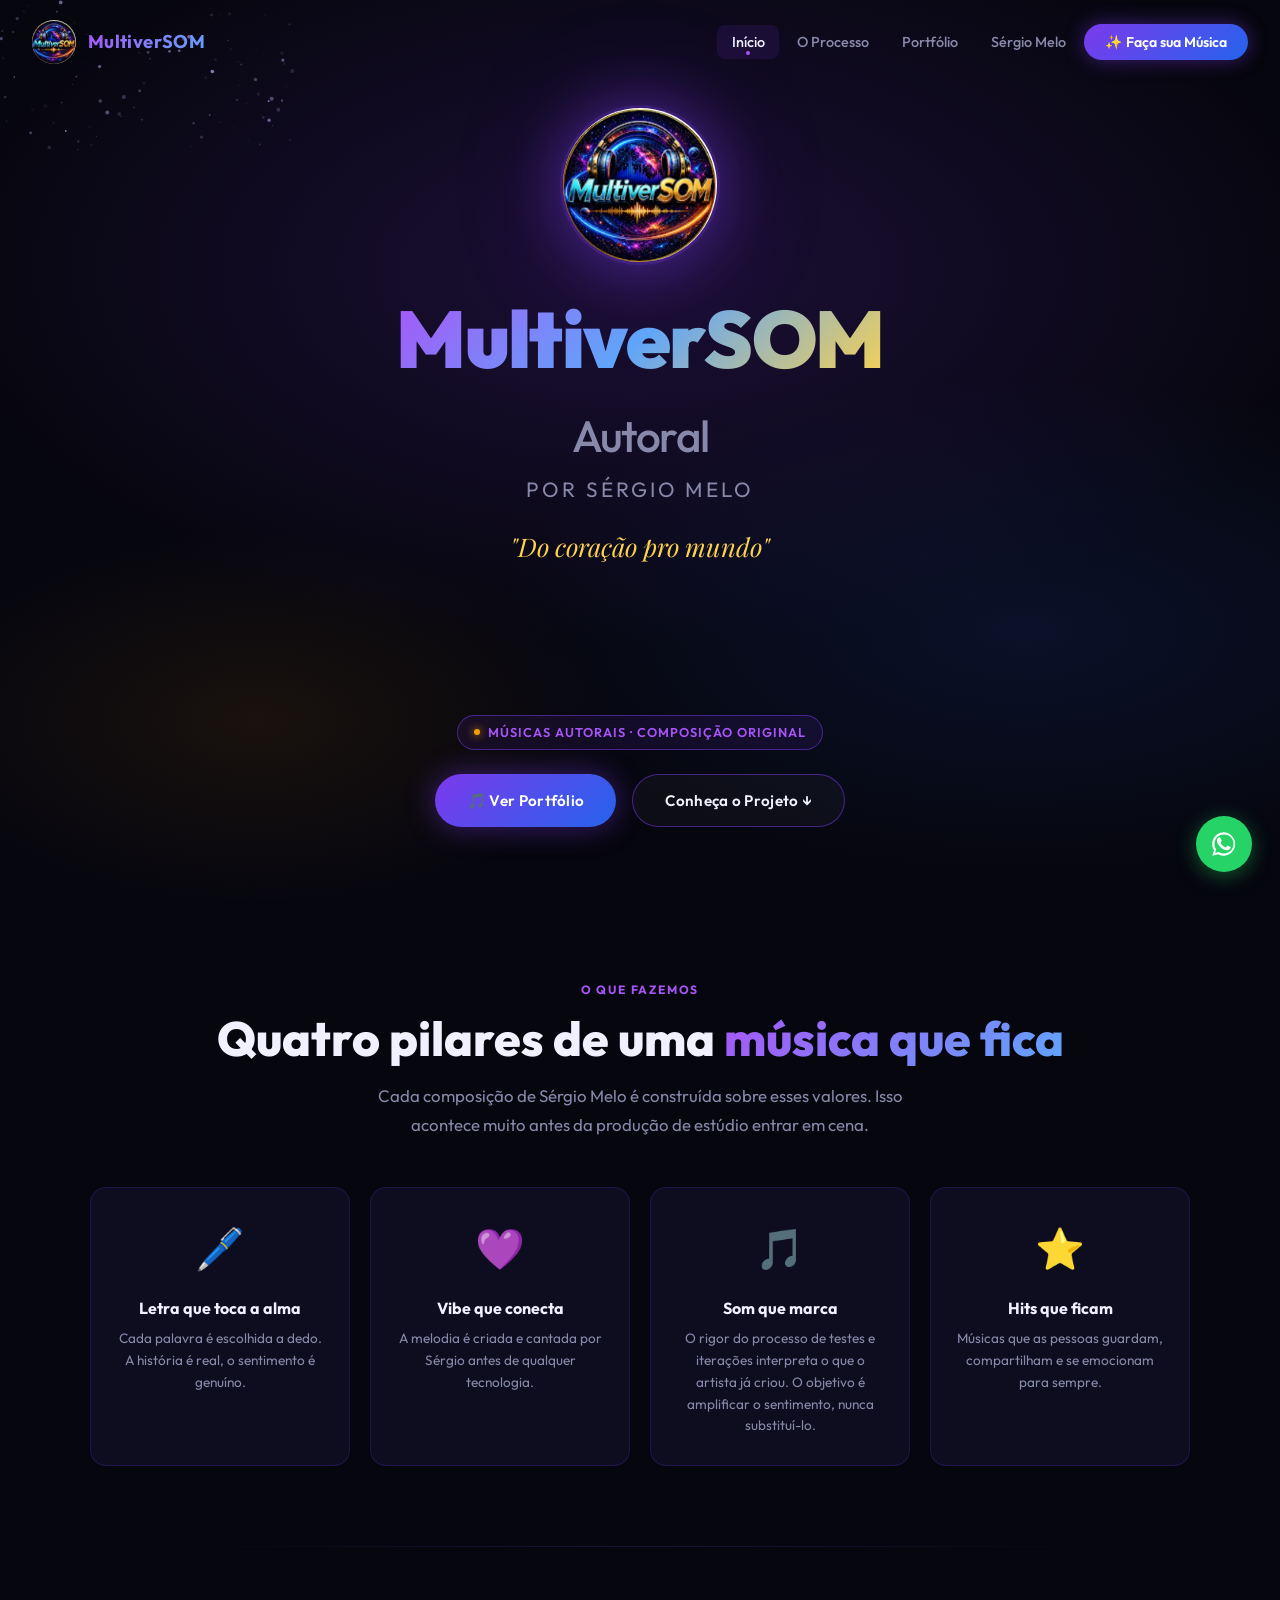
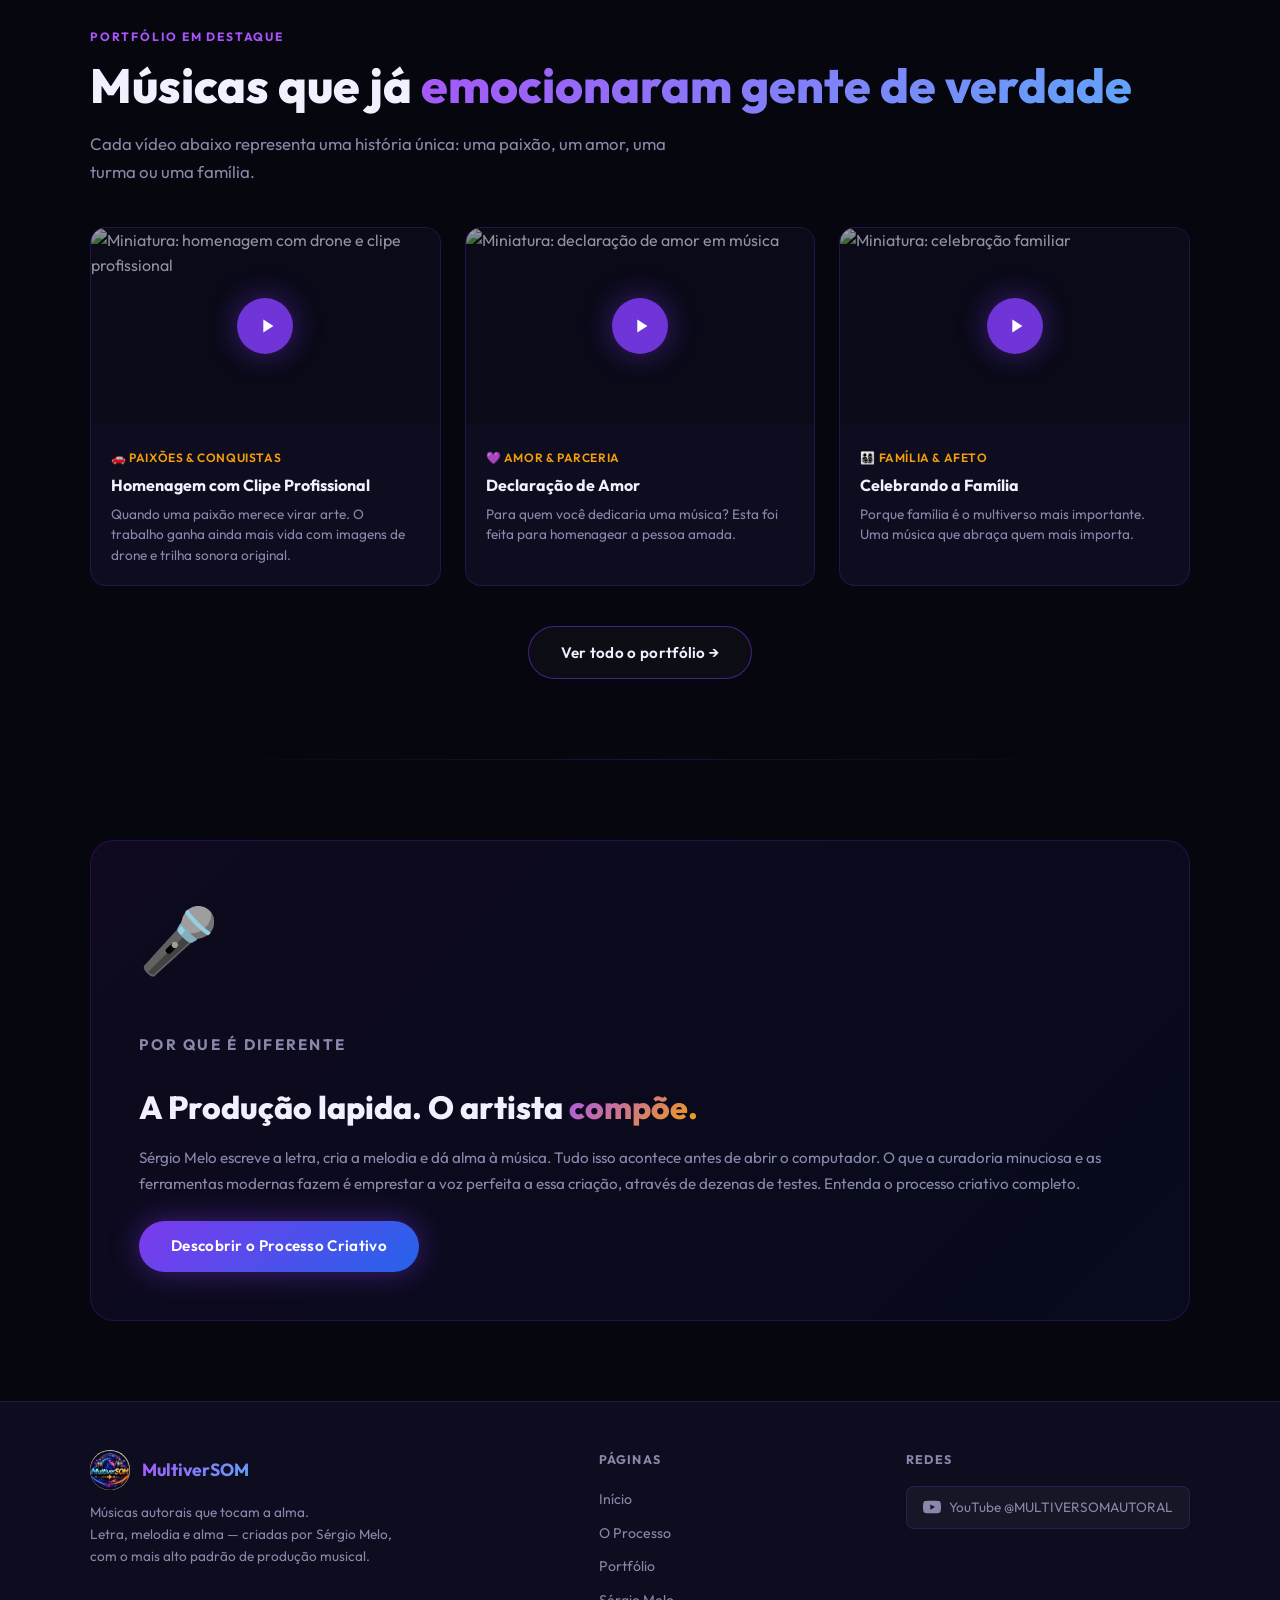
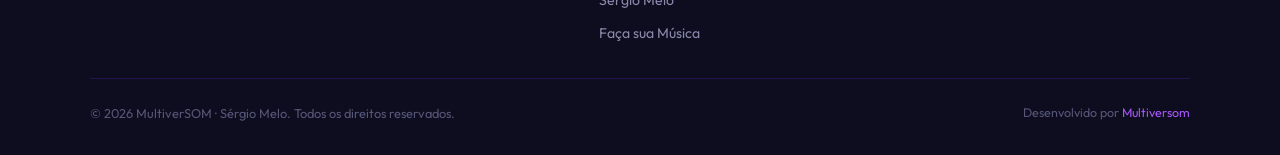
==== commit 0a2b3d95: "UI: espectro de áudio reposicionado entre o quote e a pílula" ====
--- a/index.html
+++ b/index.html
@@ -36,10 +36,10 @@
 
       <p class="hero-subtitle-name">por Sérgio Melo</p>
 
+      <p class="hero-tagline">"Do coração pro mundo"</p>
+
       <!-- Audio wave decoration -->
       <div class="hero-wave" aria-hidden="true"></div>
-
-      <p class="hero-tagline">"Do coração pro mundo"</p>
 
       <div class="hero-badge" style="margin: 1.5rem auto 1.5rem; display: inline-flex;">
         <span class="dot"></span>
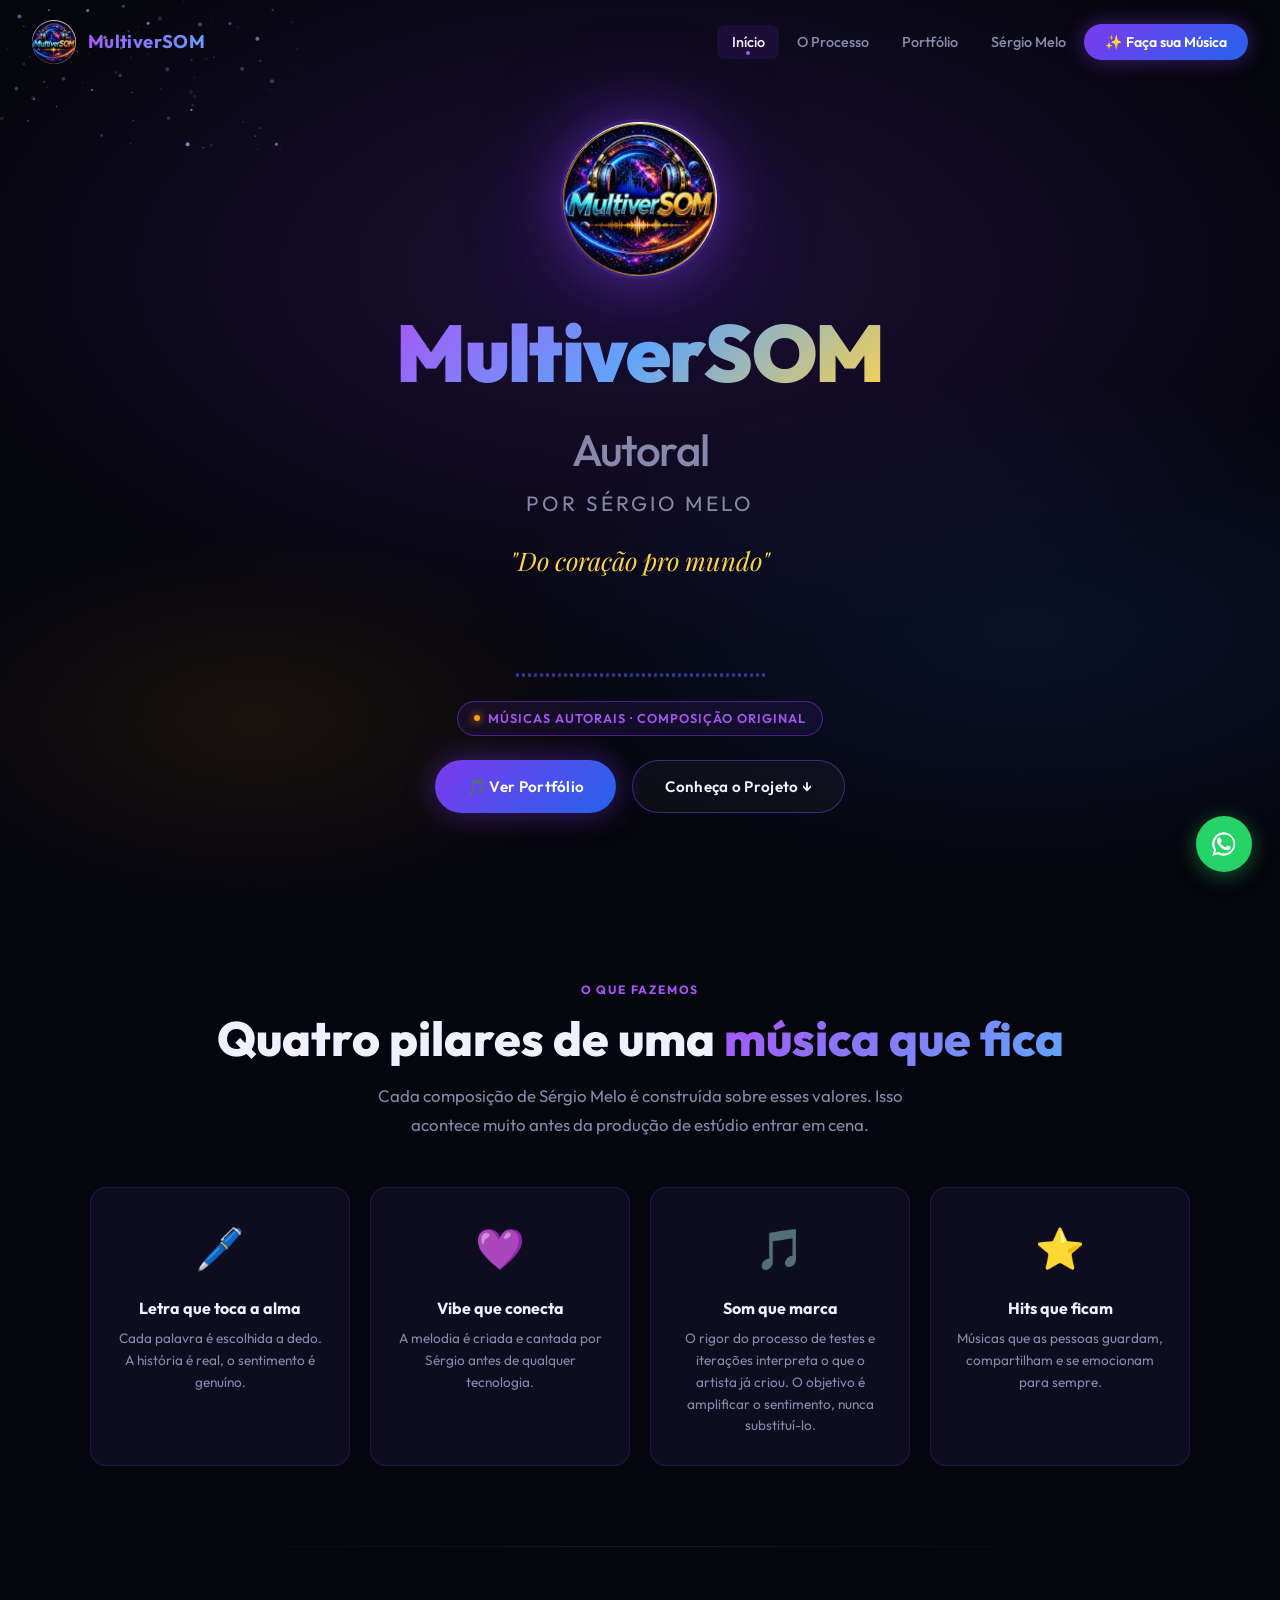
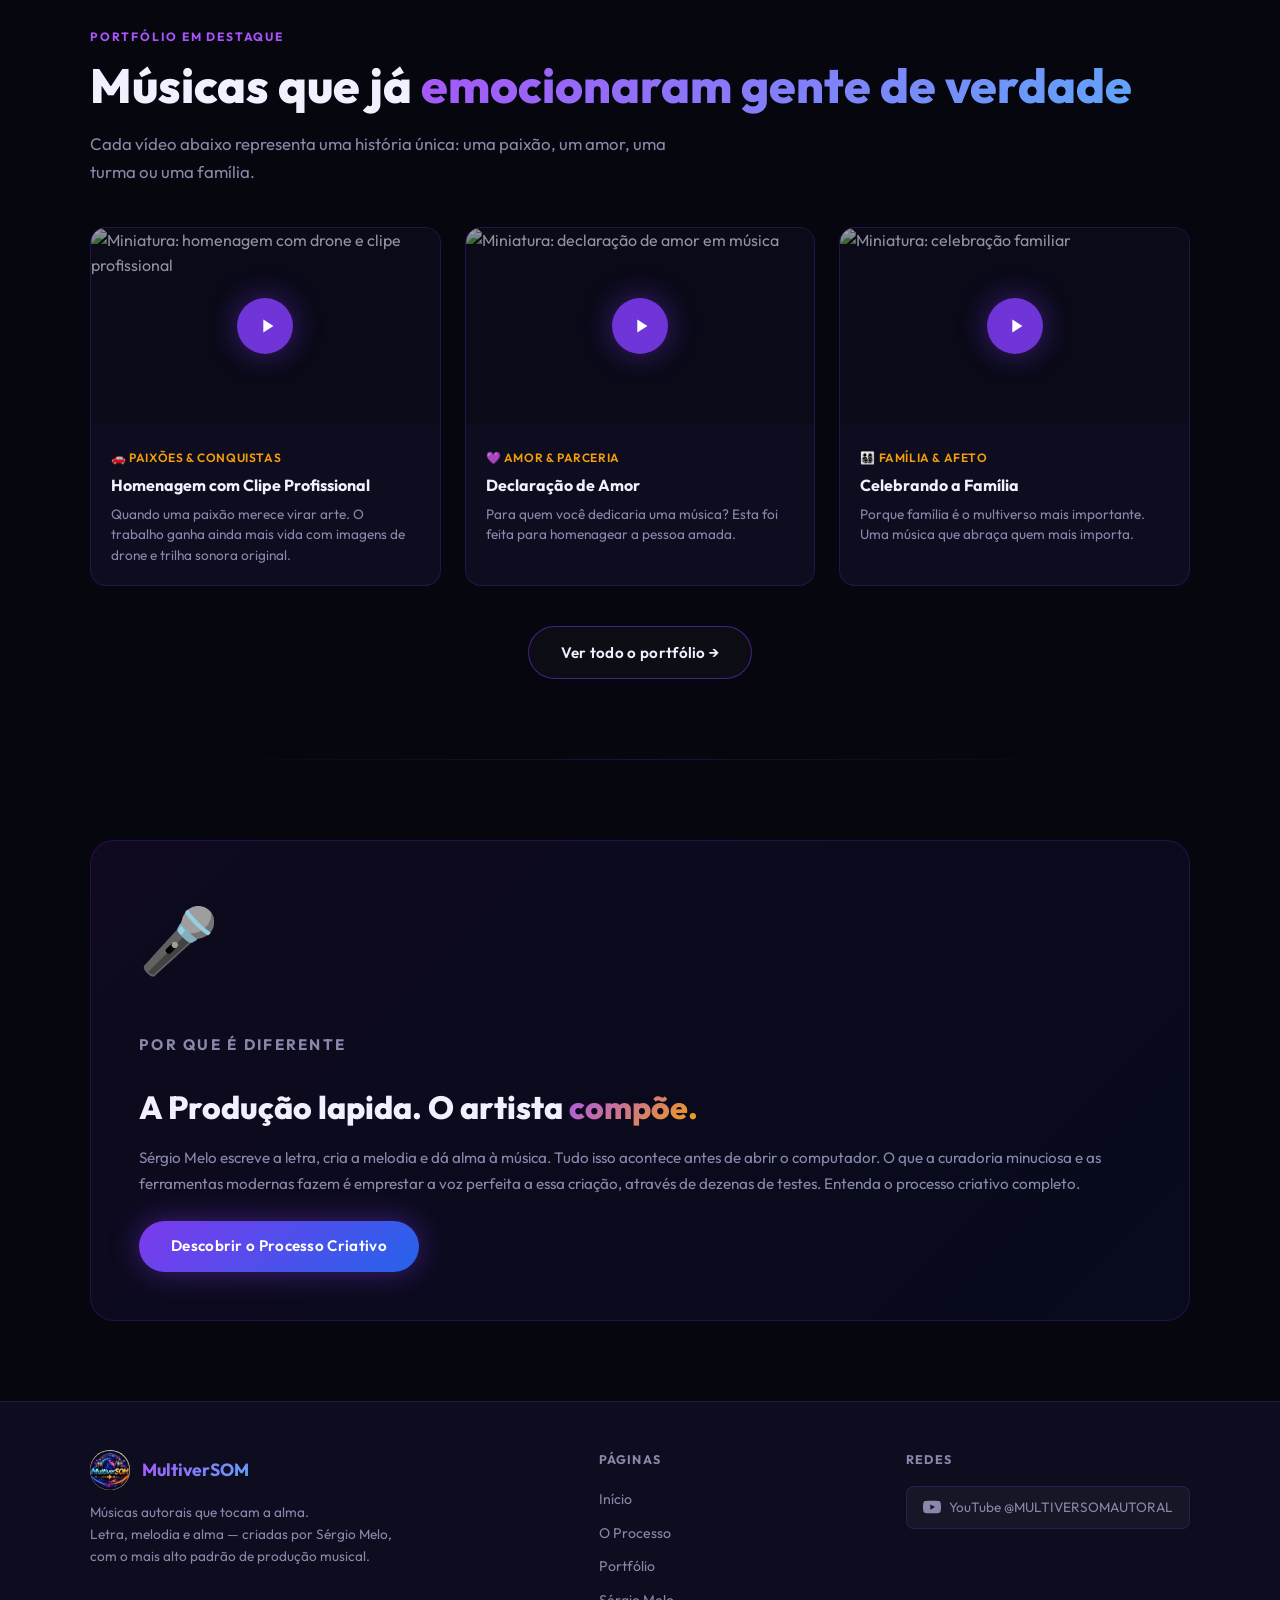
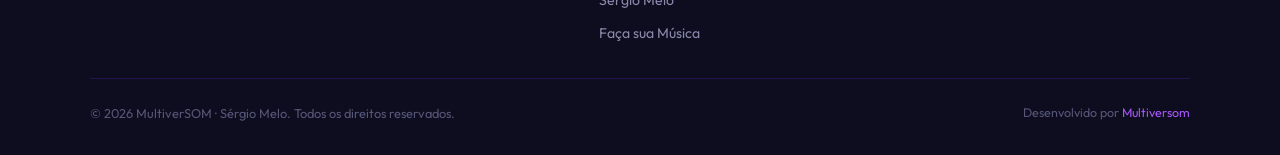
==== commit 0490e5c6: "Fix: força renovação de cache do CSS (cache busting)" ====
--- a/index.html
+++ b/index.html
@@ -9,7 +9,7 @@
   <meta property="og:description" content="Do coração pro mundo. Músicas autorais compostas por Sérgio Melo.">
   <meta property="og:image" content="assets/images/bannermvm.jpg">
   <link rel="icon" href="assets/logo/logomvm.png" type="image/png">
-  <link rel="stylesheet" href="css/style.css">
+  <link rel="stylesheet" href="css/style.css?v=2">
 </head>
 <body>
 
--- a/css/style.css
+++ b/css/style.css
@@ -180,7 +180,7 @@
   align-items: center;
   justify-content: center;
   position: relative;
-  overflow: hidden;
+  overflow-x: hidden;
   padding: 6rem 2rem 4rem;
 }
 
@@ -203,19 +203,24 @@
 /* Audio wave decoration */
 .hero-wave {
   position: relative;
-  height: 60px;
+  width: 100%;
+  max-width: 360px;
+  height: 56px;
   display: flex;
   align-items: flex-end;
   justify-content: center;
   gap: 3px;
-  margin: 1.5rem auto;
-  opacity: 0.7;
+  margin: 0.5rem auto 0;
+  opacity: 0.65;
   pointer-events: none;
+  overflow: visible;
 }
 
 .hero-wave span {
   display: inline-block;
+  flex-shrink: 0;
   width: 3px;
+  min-height: 4px;
   background: linear-gradient(to top, var(--primary), var(--secondary));
   border-radius: 2px;
   animation: wave-dance var(--dur, 1.2s) ease-in-out infinite alternate;
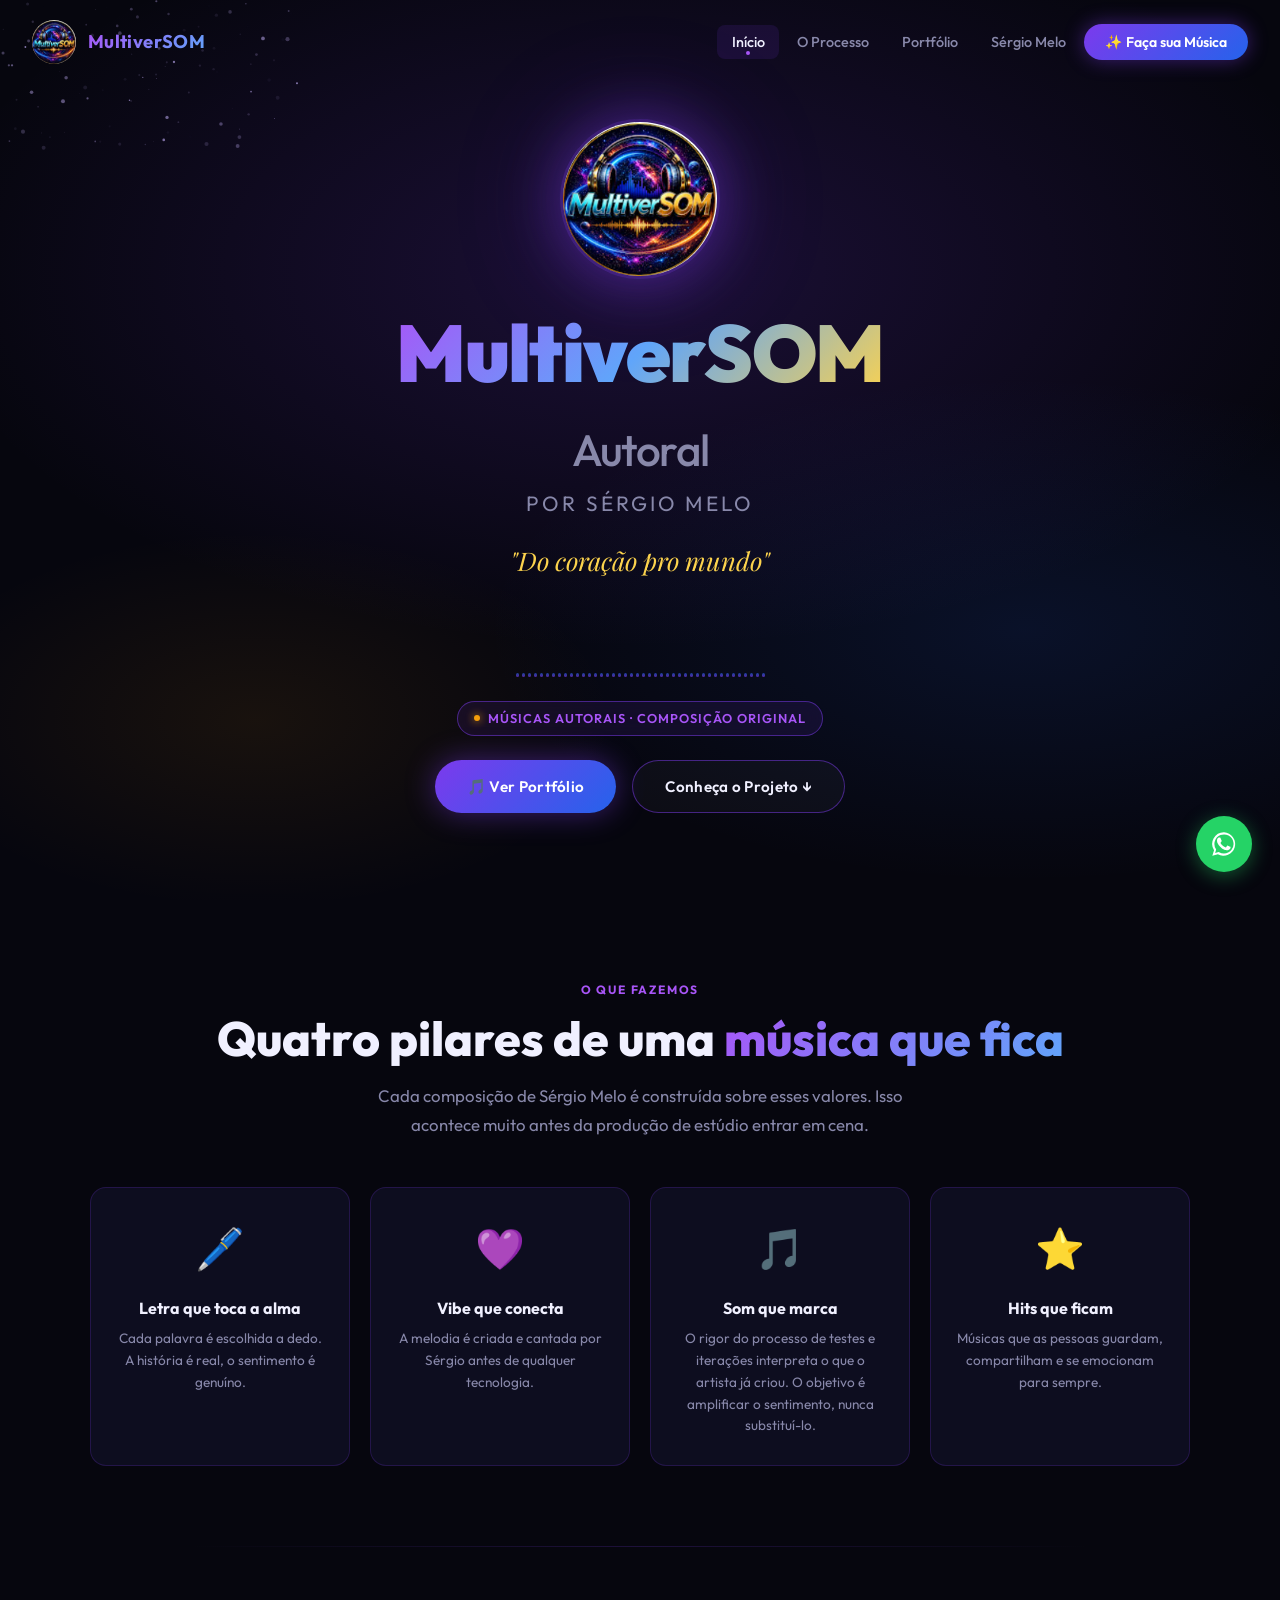
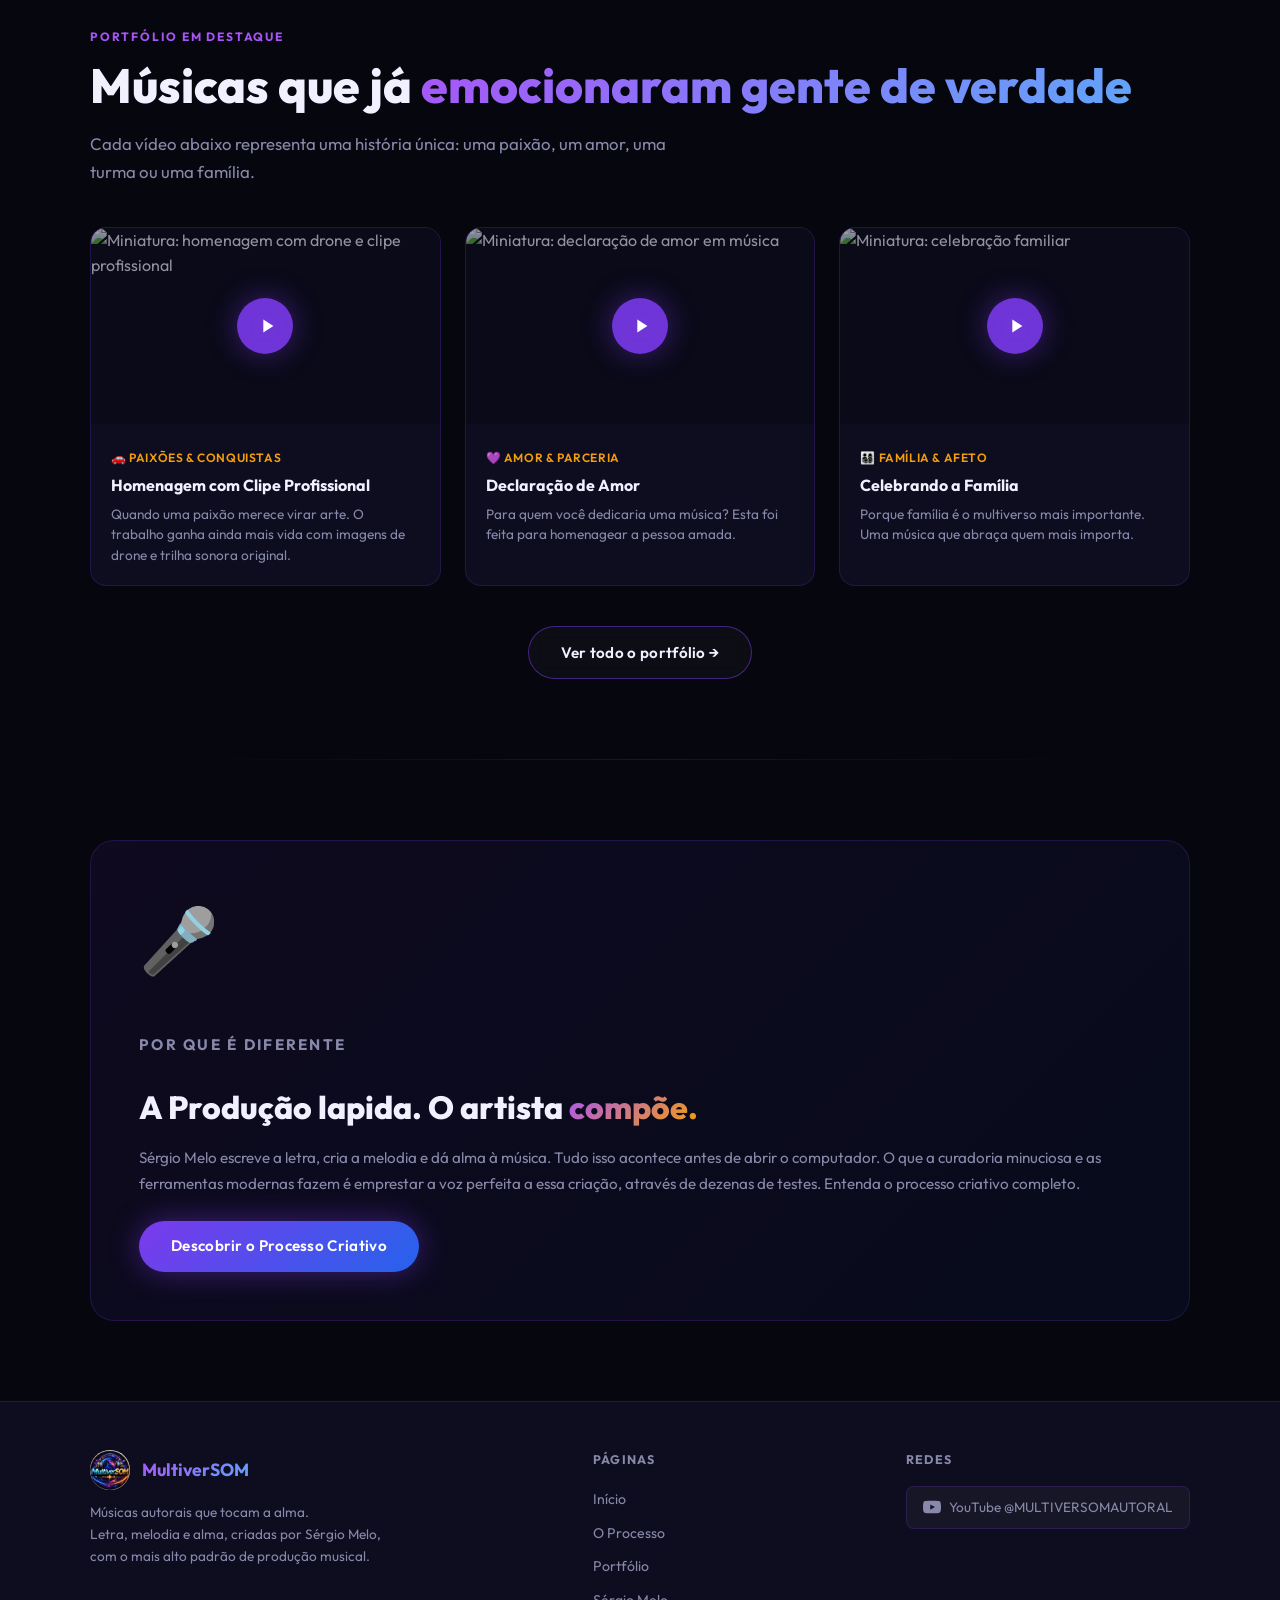
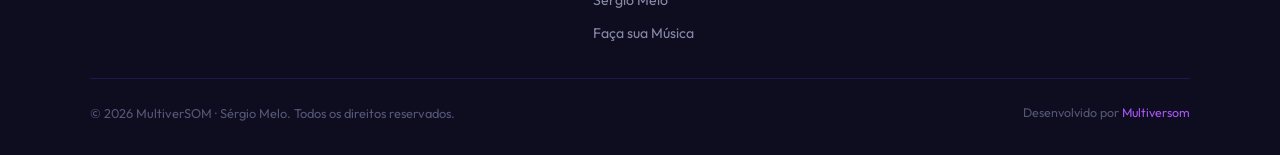
==== commit a4cde9bd: "Fix: espaçamento do menu mobile e remoção de travessão do rodapé (cache bust components.js)" ====
--- a/index.html
+++ b/index.html
@@ -9,7 +9,7 @@
   <meta property="og:description" content="Do coração pro mundo. Músicas autorais compostas por Sérgio Melo.">
   <meta property="og:image" content="assets/images/bannermvm.jpg">
   <link rel="icon" href="assets/logo/logomvm.png" type="image/png">
-  <link rel="stylesheet" href="css/style.css?v=2">
+  <link rel="stylesheet" href="css/style.css?v=3">
 </head>
 <body>
 
@@ -230,7 +230,7 @@
   <!-- VIDEO MODAL -->
   <div class="modal-overlay" id="video-modal" role="dialog"></div>
 
-  <script src="js/components.js"></script>
+  <script src="js/components.js?v=2"></script>
   <script src="js/main.js"></script>
 </body>
 </html>
--- a/css/style.css
+++ b/css/style.css
@@ -1408,15 +1408,15 @@
     align-items: flex-start;
     justify-content: flex-start;
     padding: 5rem 2rem 2rem;
-    gap: 0.25rem;
+    gap: 1rem;
     border-left: 1px solid var(--border);
     transition: right 0.35s cubic-bezier(0.4, 0, 0.2, 1);
     z-index: 998;
   }
 
   .nav-menu.open { right: 0; }
-  .nav-link { width: 100%; padding: 0.75rem 1rem; }
-  .nav-cta { width: 100%; text-align: center; margin-top: 1rem; }
+  .nav-link { width: 100%; padding: 0.75rem 1rem; font-size: 1.15rem; }
+  .nav-cta { width: 100%; text-align: center; margin-top: 2.5rem; }
   .nav-toggle { display: flex; z-index: 999; }
   .nav-toggle.open span:nth-child(1) { transform: rotate(45deg) translate(5px, 5px); }
   .nav-toggle.open span:nth-child(2) { opacity: 0; }
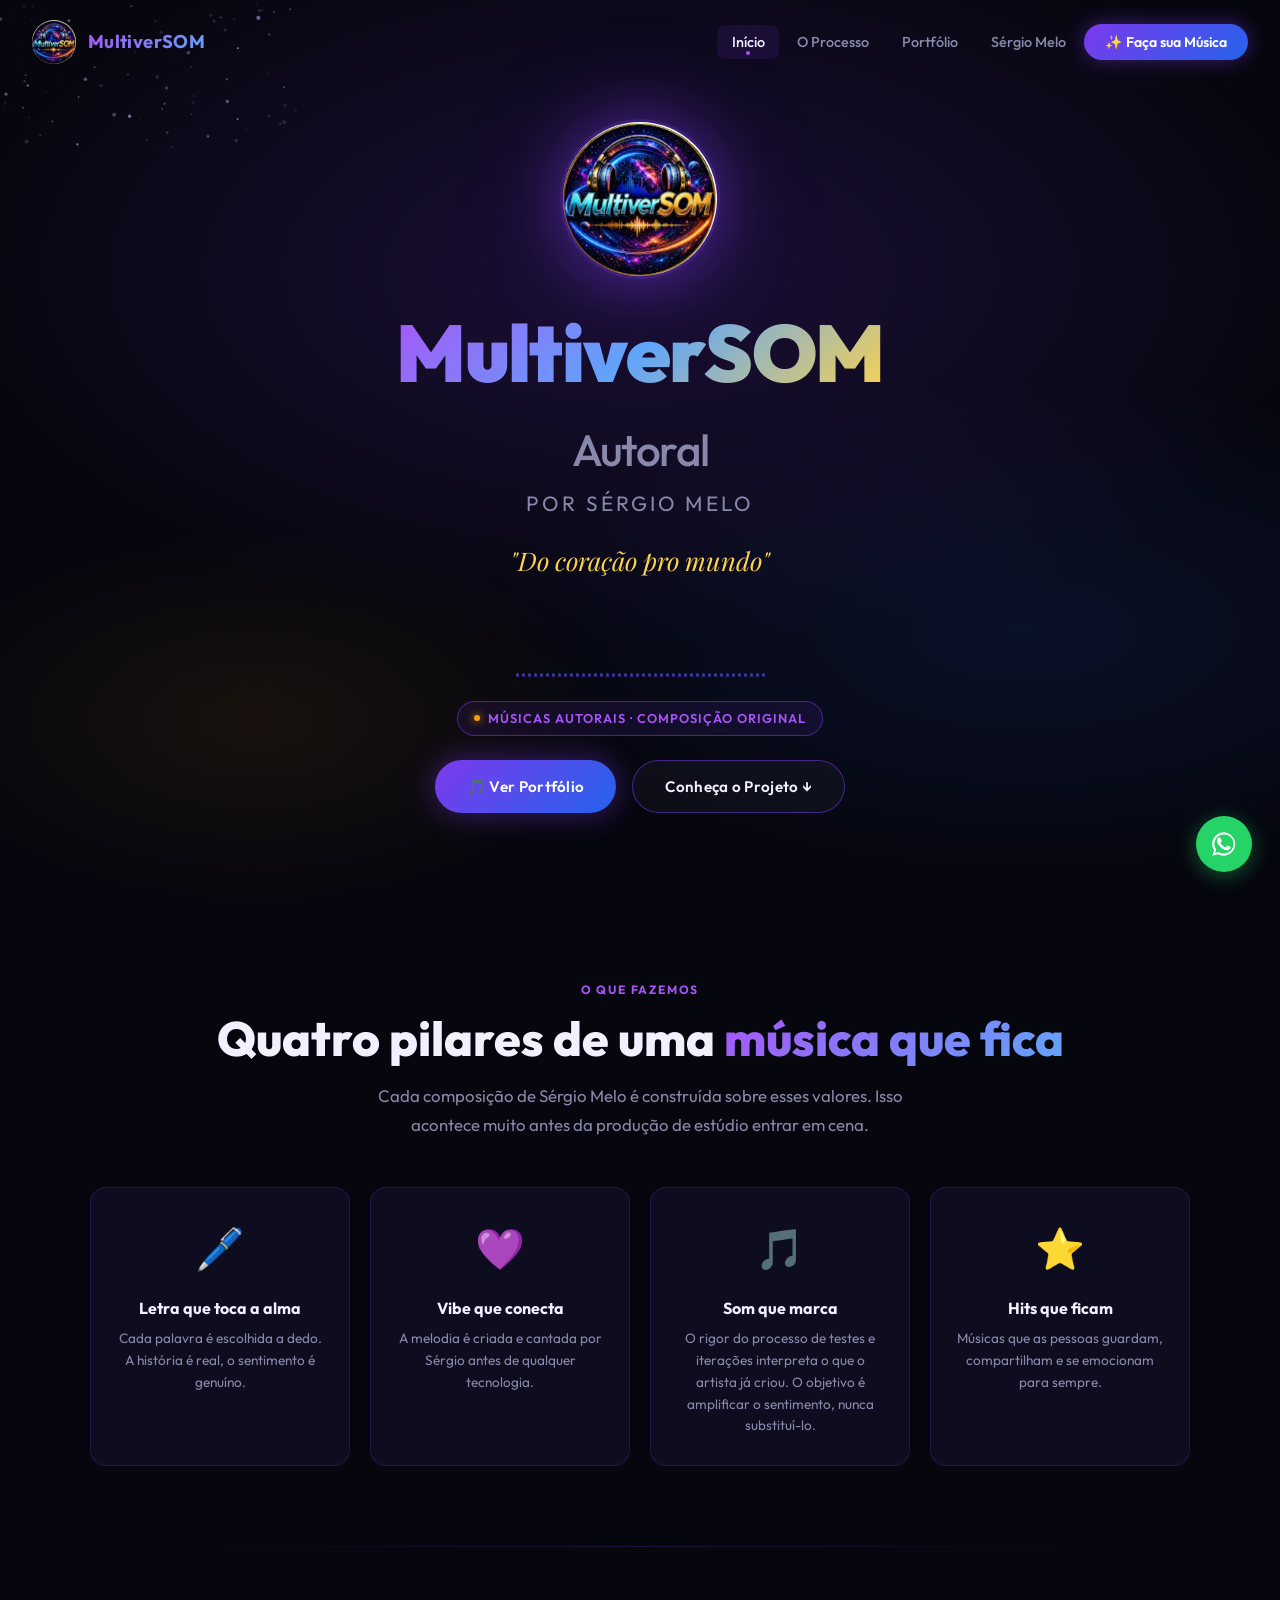
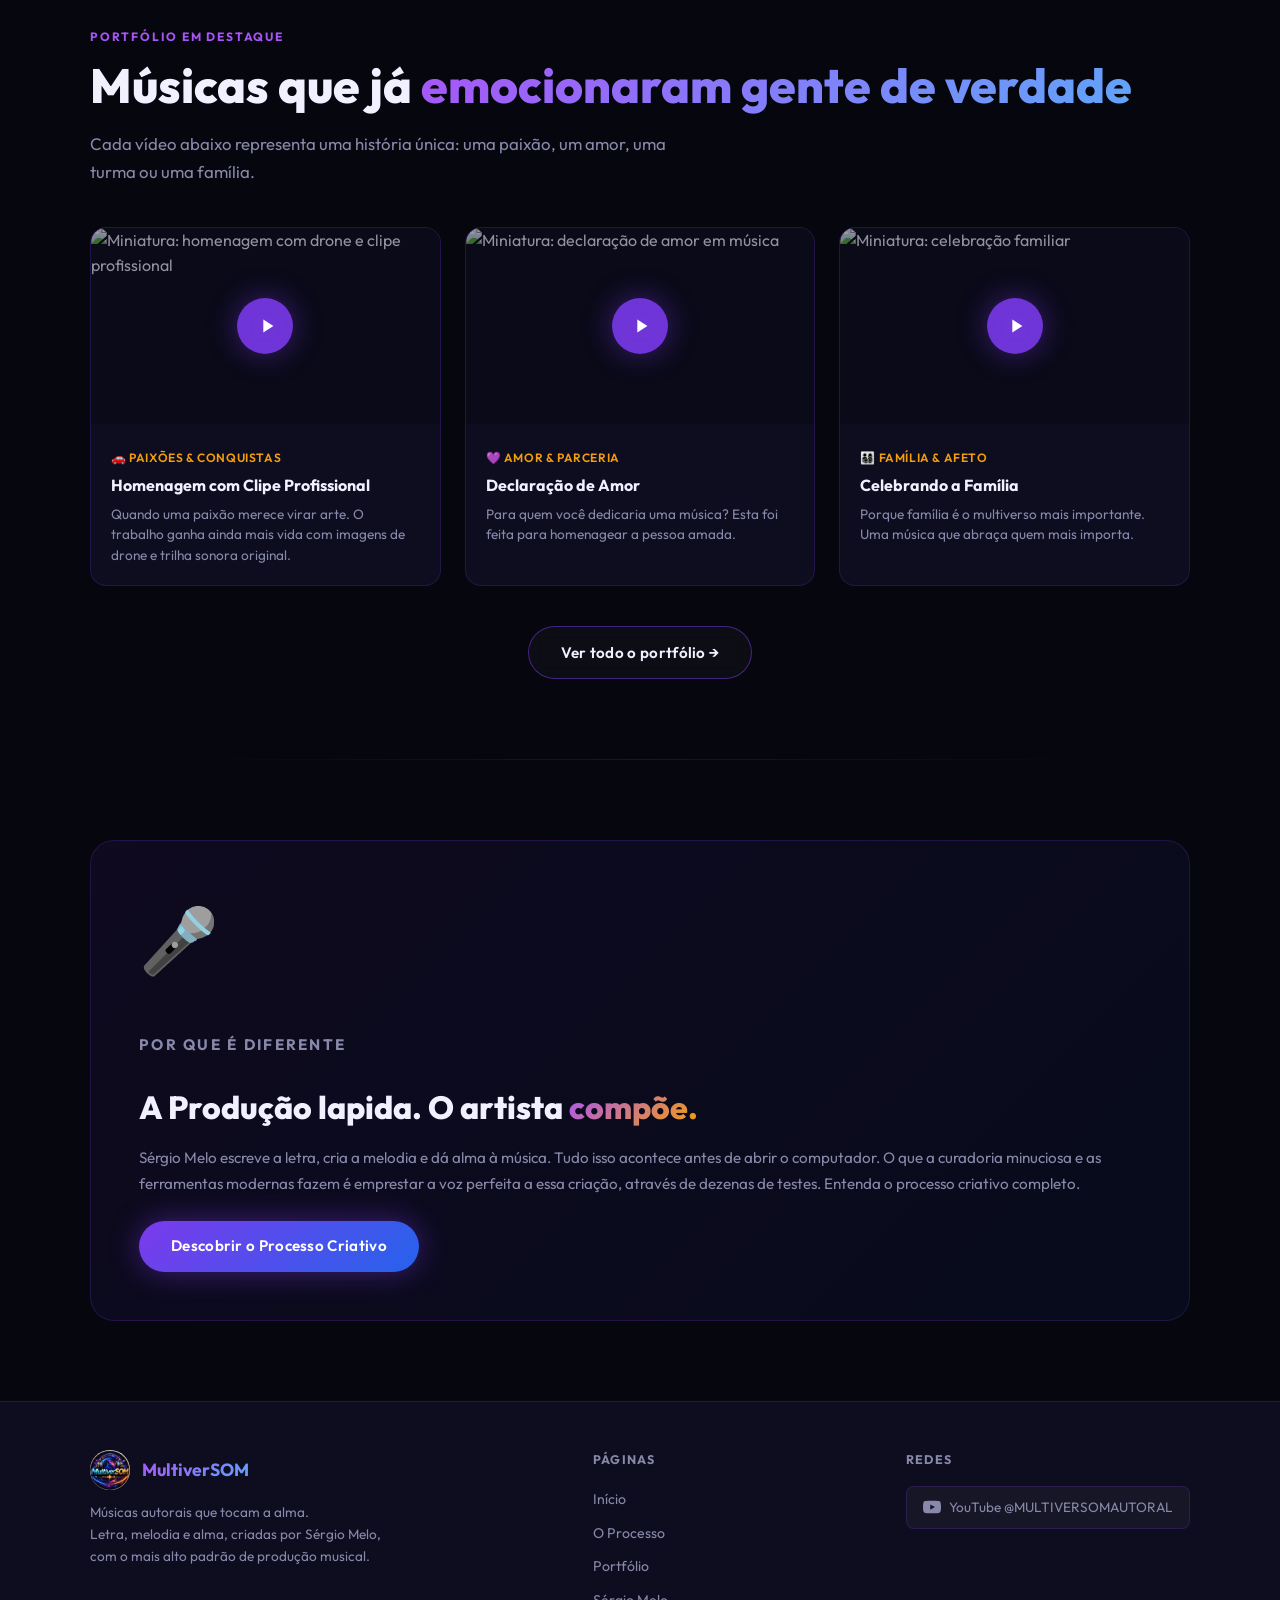
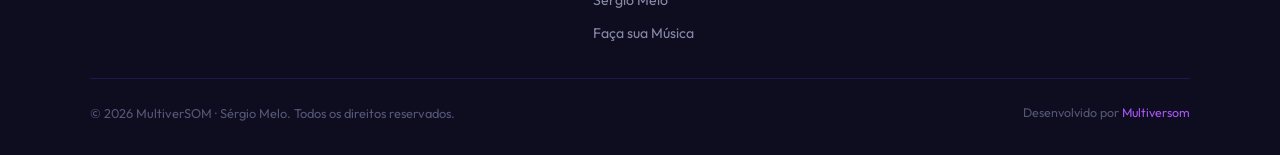
==== commit d0eebb19: "SEO: altera OG image para logo (thumbnail menor) e adiciona tags apple-touch-icon e twitter:card" ====
--- a/index.html
+++ b/index.html
@@ -7,7 +7,11 @@
   <meta name="description" content="MultiverSOM é o projeto autoral de Sérgio Melo: músicas compostas com alma, letra e melodia originais, que ganham vida com alto nível de produção e rigorosa curadoria. Conheça o portfólio e encomende sua música.">
   <meta property="og:title" content="MultiverSOM — Músicas Autorais de Sérgio Melo">
   <meta property="og:description" content="Do coração pro mundo. Músicas autorais compostas por Sérgio Melo.">
-  <meta property="og:image" content="assets/images/bannermvm.jpg">
+  <meta property="og:image" content="assets/logo/logomvm.png">
+  <meta property="og:image:width" content="500">
+  <meta property="og:image:height" content="500">
+  <meta name="twitter:card" content="summary">
+  <link rel="apple-touch-icon" href="assets/logo/logomvm.png">
   <link rel="icon" href="assets/logo/logomvm.png" type="image/png">
   <link rel="stylesheet" href="css/style.css?v=3">
 </head>
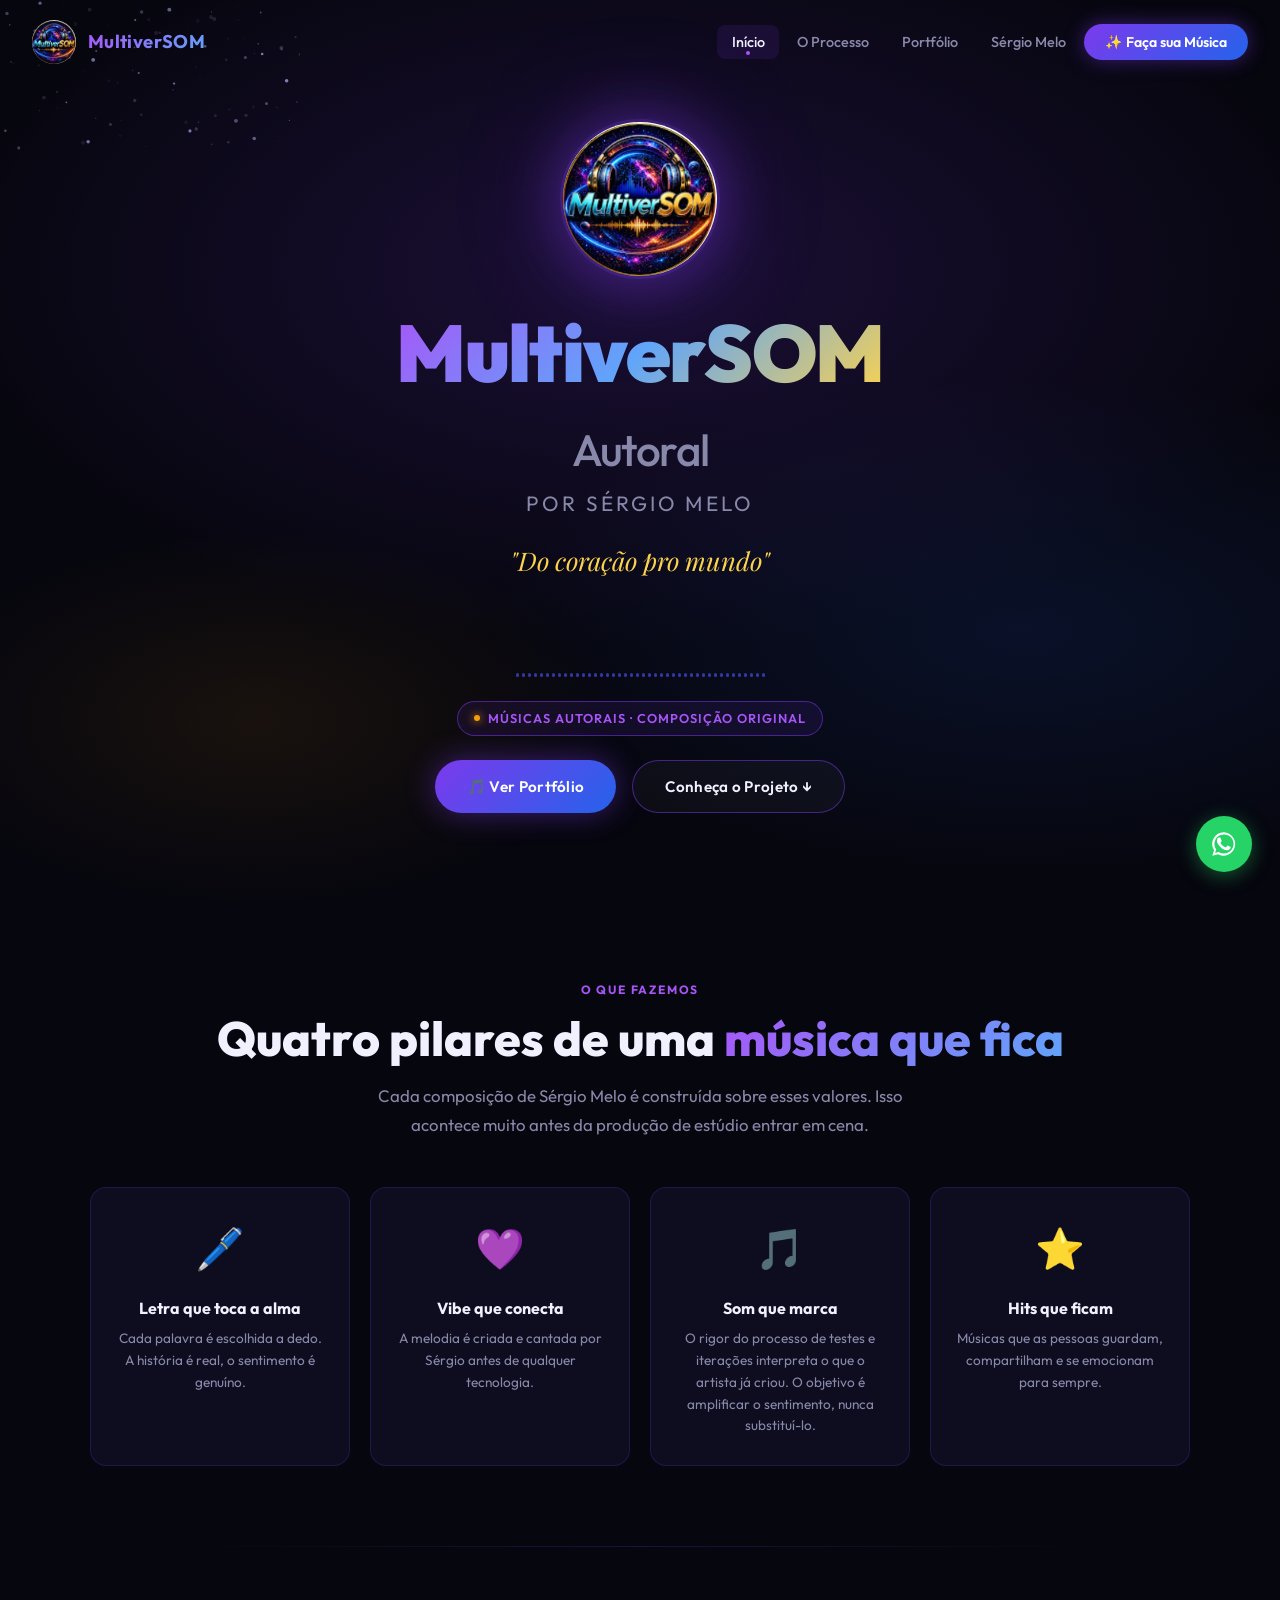
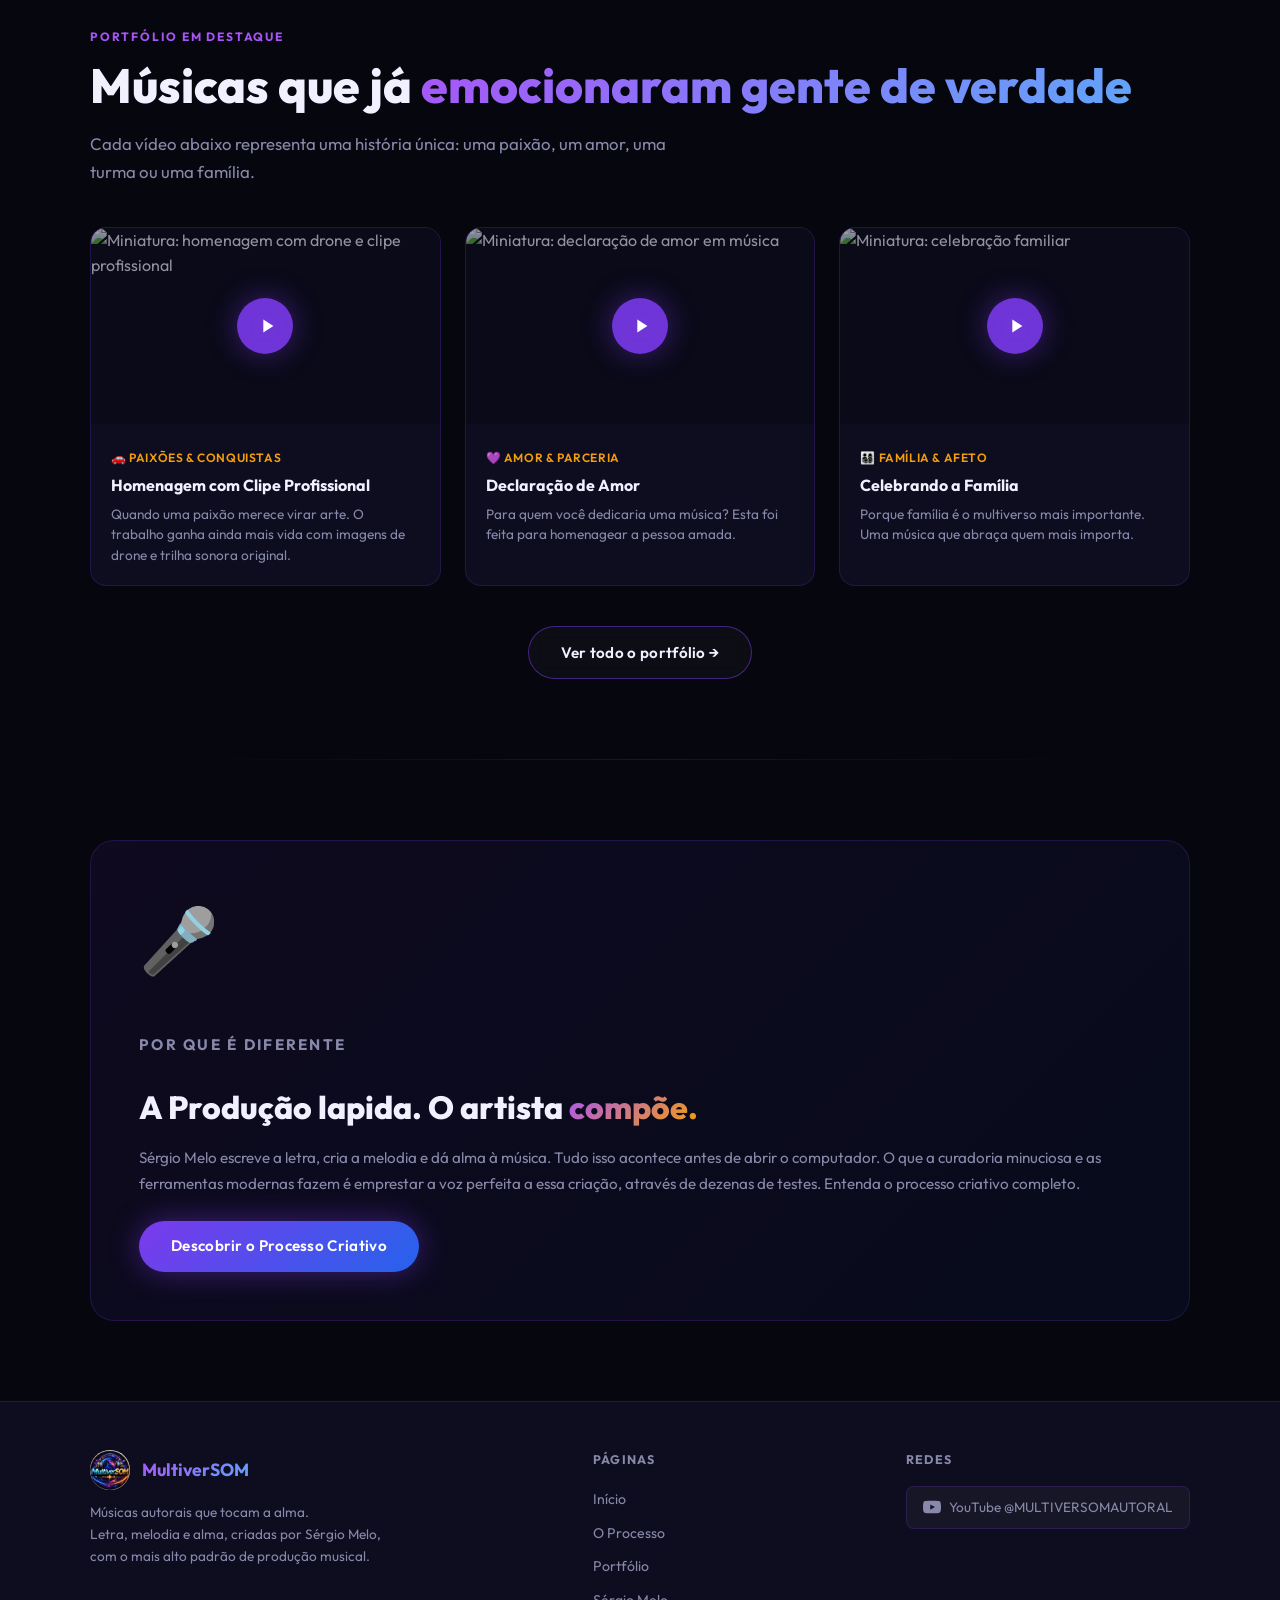
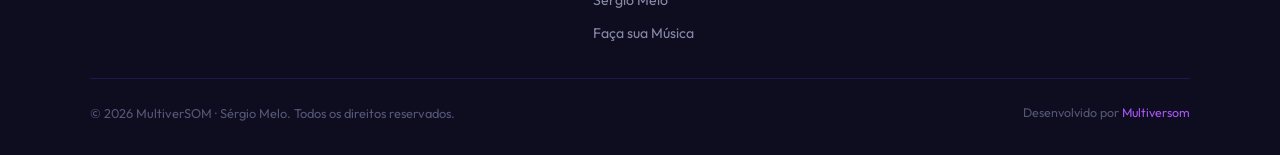
==== commit 31695625: "SEO: bloco OG completo com URL absoluta em todas as páginas - card compacto no WhatsApp" ====
--- a/index.html
+++ b/index.html
@@ -5,12 +5,20 @@
   <meta name="viewport" content="width=device-width, initial-scale=1.0">
   <title>MultiverSOM — Músicas Autorais de Sérgio Melo</title>
   <meta name="description" content="MultiverSOM é o projeto autoral de Sérgio Melo: músicas compostas com alma, letra e melodia originais, que ganham vida com alto nível de produção e rigorosa curadoria. Conheça o portfólio e encomende sua música.">
-  <meta property="og:title" content="MultiverSOM — Músicas Autorais de Sérgio Melo">
+  <!-- Open Graph / WhatsApp / Telegram -->
+  <meta property="og:type"        content="website">
+  <meta property="og:title"       content="MultiverSOM — Músicas Autorais de Sérgio Melo">
   <meta property="og:description" content="Do coração pro mundo. Músicas autorais compostas por Sérgio Melo.">
-  <meta property="og:image" content="assets/logo/logomvm.png">
-  <meta property="og:image:width" content="500">
-  <meta property="og:image:height" content="500">
-  <meta name="twitter:card" content="summary">
+  <meta property="og:image"       content="https://multiversom.viaei.com/assets/images/og_multiversom.jpg">
+  <meta property="og:url"         content="https://multiversom.viaei.com/">
+  <meta property="og:site_name"   content="MultiverSOM">
+  <meta property="og:locale"      content="pt_BR">
+  <!-- Twitter / X -->
+  <meta property="twitter:card"        content="summary">
+  <meta property="twitter:url"         content="https://multiversom.viaei.com/">
+  <meta property="twitter:title"       content="MultiverSOM — Músicas Autorais de Sérgio Melo">
+  <meta property="twitter:description" content="Do coração pro mundo. Músicas autorais compostas por Sérgio Melo.">
+  <meta property="twitter:image"       content="https://multiversom.viaei.com/assets/images/og_multiversom.jpg">
   <link rel="apple-touch-icon" href="assets/logo/logomvm.png">
   <link rel="icon" href="assets/logo/logomvm.png" type="image/png">
   <link rel="stylesheet" href="css/style.css?v=3">
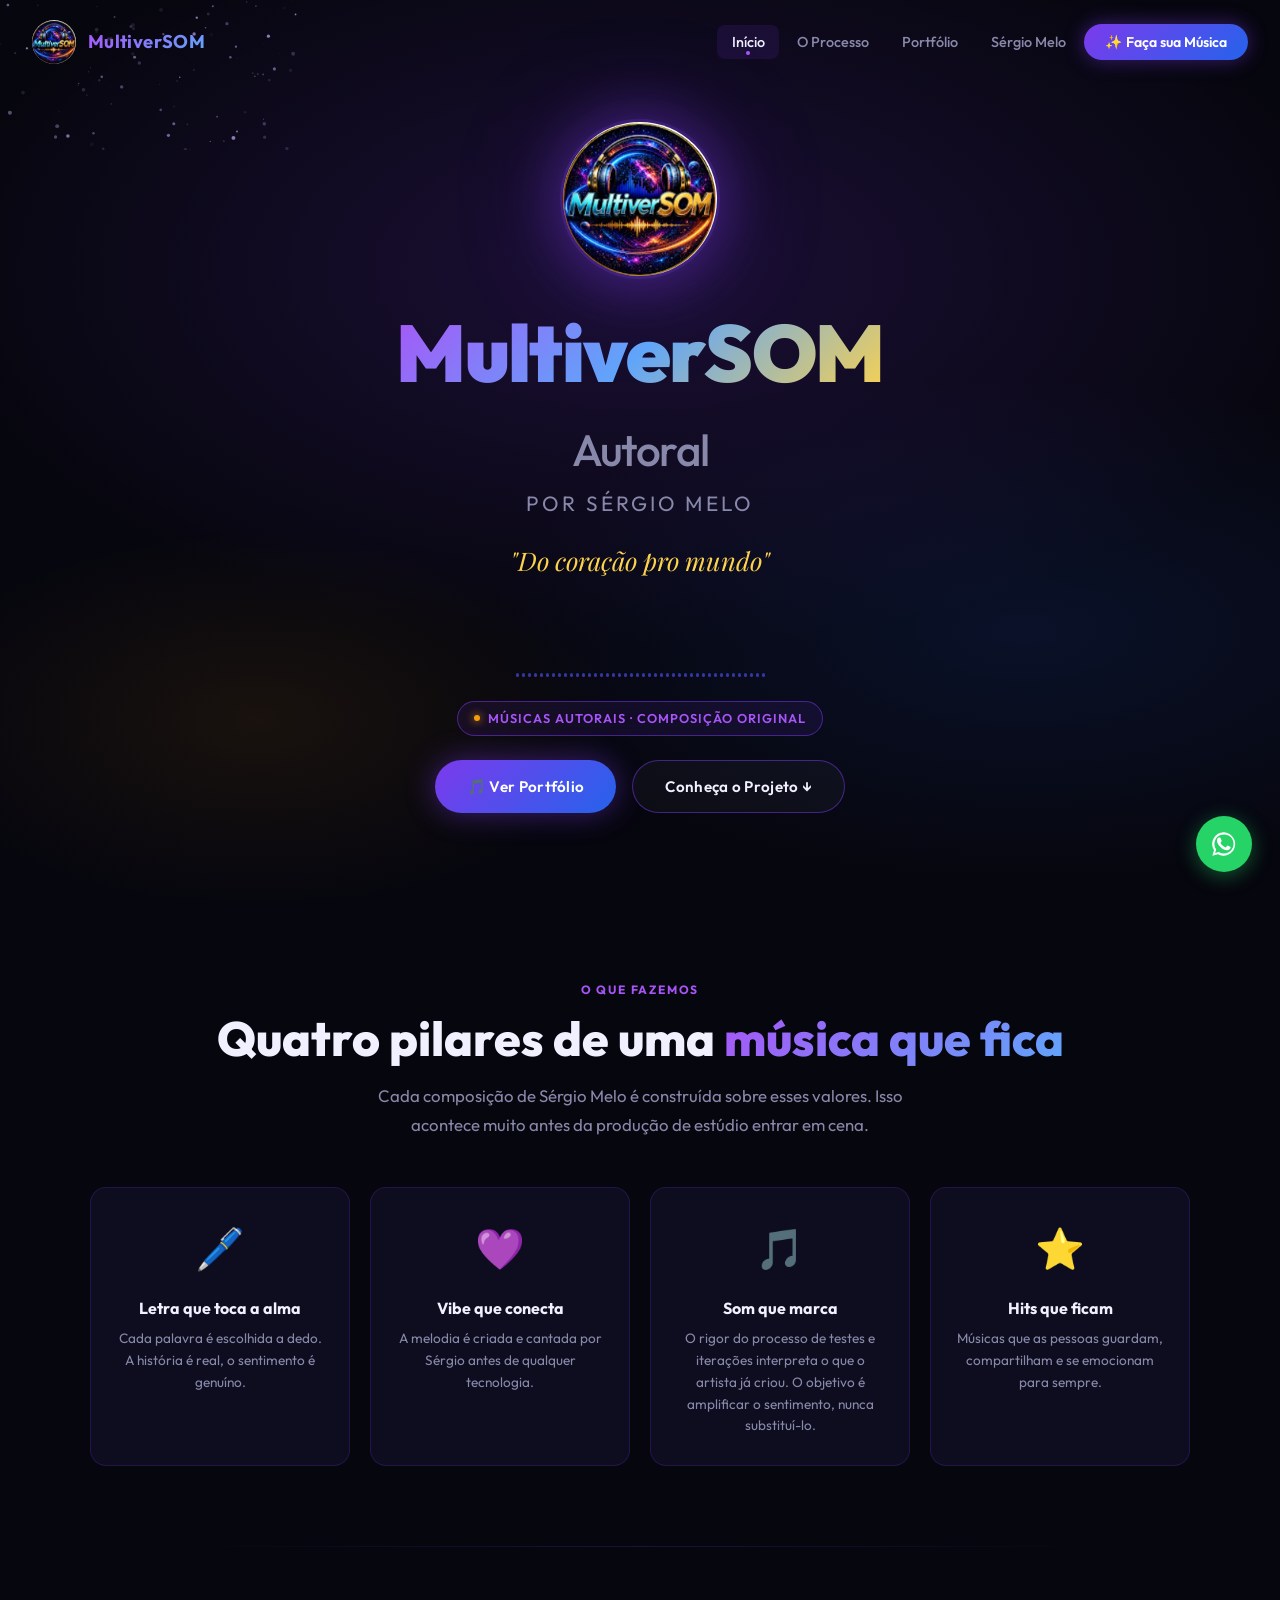
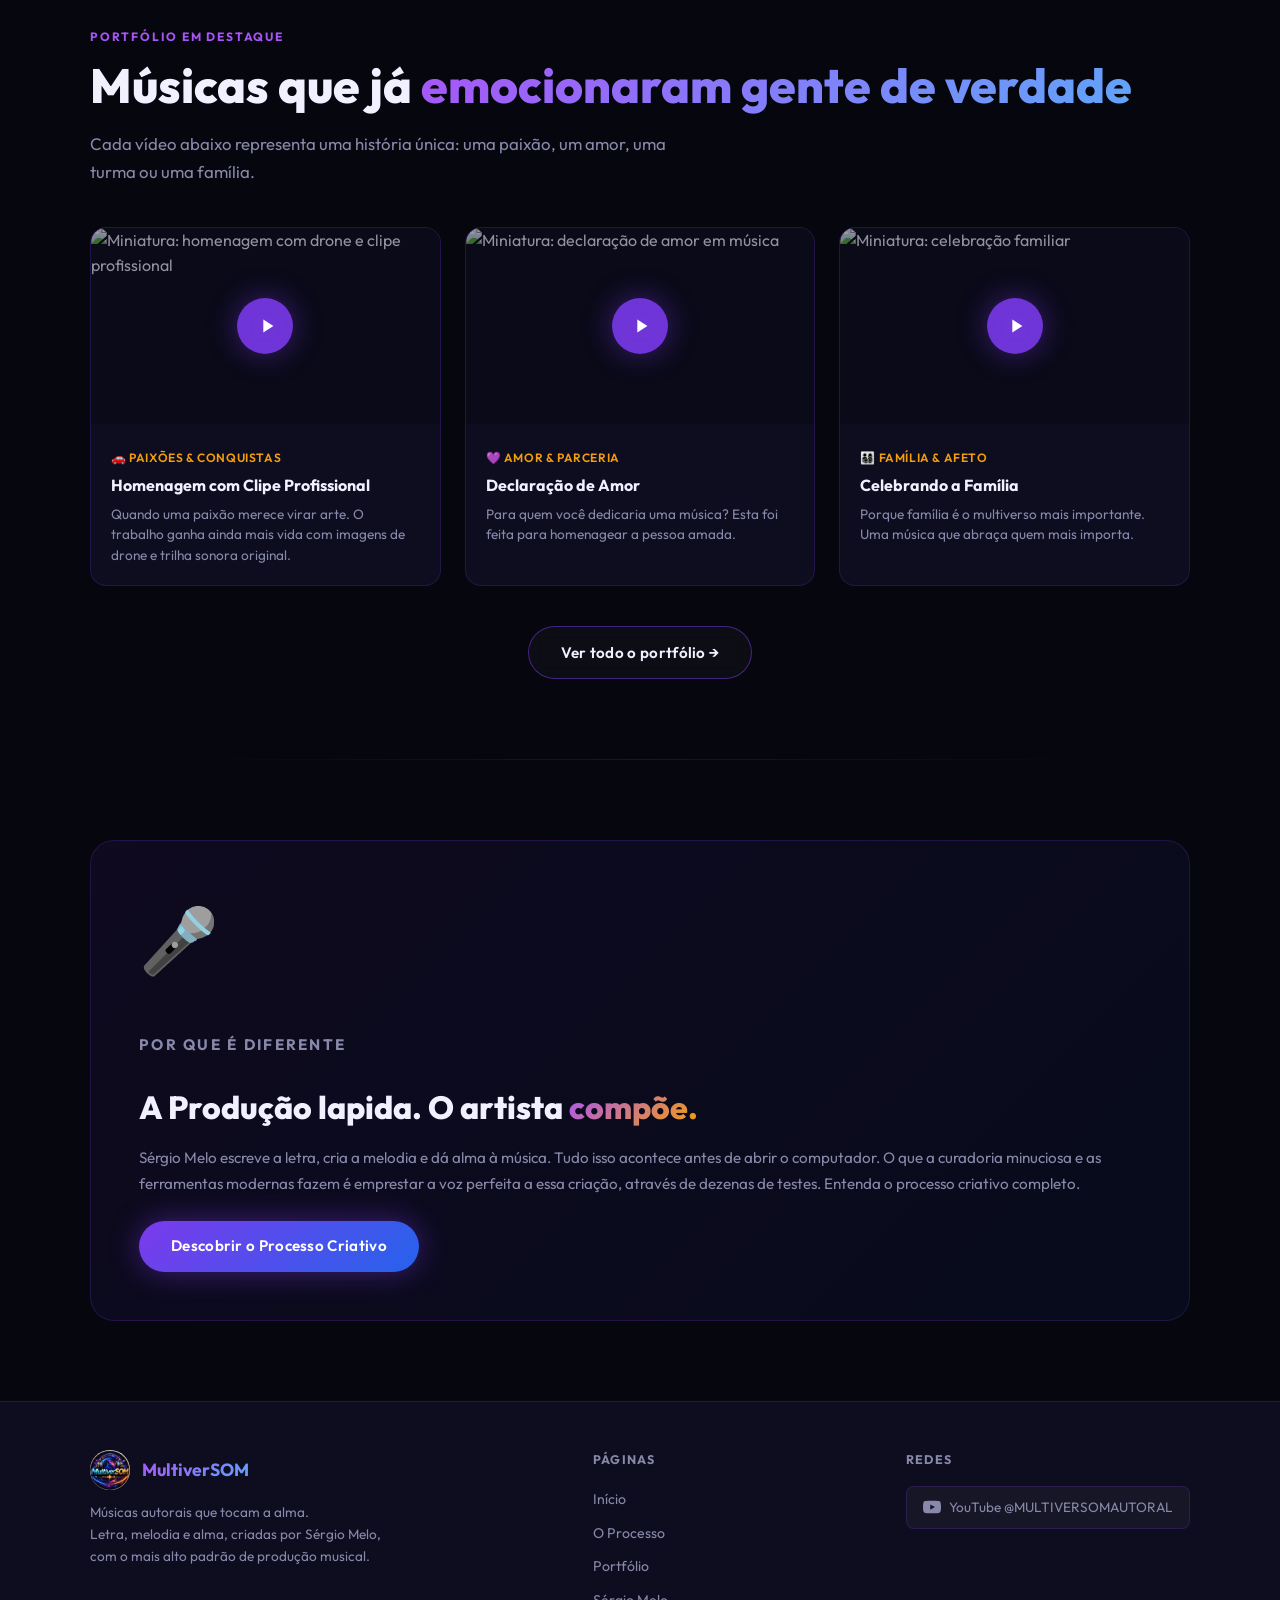
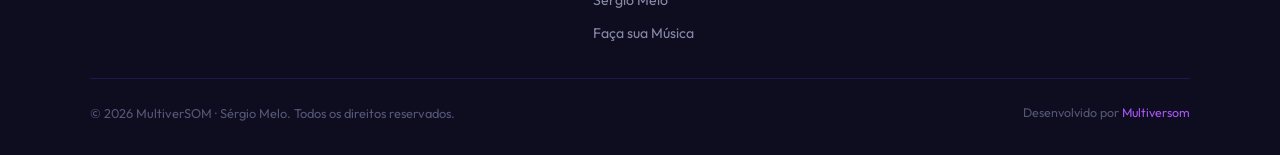
==== commit 41fc2f5e: "feat(seo): adicionar verificacao google, sitemap, robots e canonical" ====
--- a/index.html
+++ b/index.html
@@ -18,10 +18,44 @@
   <meta property="twitter:url"         content="https://multiversom.viaei.com/">
   <meta property="twitter:title"       content="MultiverSOM — Músicas Autorais de Sérgio Melo">
   <meta property="twitter:description" content="Do coração pro mundo. Músicas autorais compostas por Sérgio Melo.">
-  <meta property="twitter:image"       content="https://multiversom.viaei.com/assets/images/og_multiversom.jpg">
+  <link rel="canonical" href="https://multiversom.viaei.com/">
+  <meta name="google-site-verification" content="google9f505610bc11190d">
   <link rel="apple-touch-icon" href="assets/logo/logomvm.png">
   <link rel="icon" href="assets/logo/logomvm.png" type="image/png">
   <link rel="stylesheet" href="css/style.css?v=3">
+
+  <!-- Dados Estruturados Schema.org / JSON-LD -->
+  <script type="application/ld+json">
+  {
+    "@context": "https://schema.org",
+    "@graph": [
+      {
+        "@type": "WebSite",
+        "@id": "https://multiversom.viaei.com/#website",
+        "url": "https://multiversom.viaei.com/",
+        "name": "MultiverSOM",
+        "description": "Músicas autorais compostas por Sérgio Melo. Do coração pro mundo.",
+        "inLanguage": "pt-BR",
+        "publisher": {
+          "@id": "https://multiversom.viaei.com/#creator"
+        }
+      },
+      {
+        "@type": "MusicGroup",
+        "@id": "https://multiversom.viaei.com/#creator",
+        "name": "MultiverSOM",
+        "alternateName": "MultiverSOM Autoral",
+        "url": "https://multiversom.viaei.com/",
+        "logo": "https://multiversom.viaei.com/assets/logo/logomvm.png",
+        "image": "https://multiversom.viaei.com/assets/images/og_multiversom.jpg",
+        "description": "Projeto de música autoral de Sérgio Melo.",
+        "sameAs": [
+          "https://www.youtube.com/@MULTIVERSOMAUTORAL"
+        ]
+      }
+    ]
+  }
+  </script>
 </head>
 <body>
 
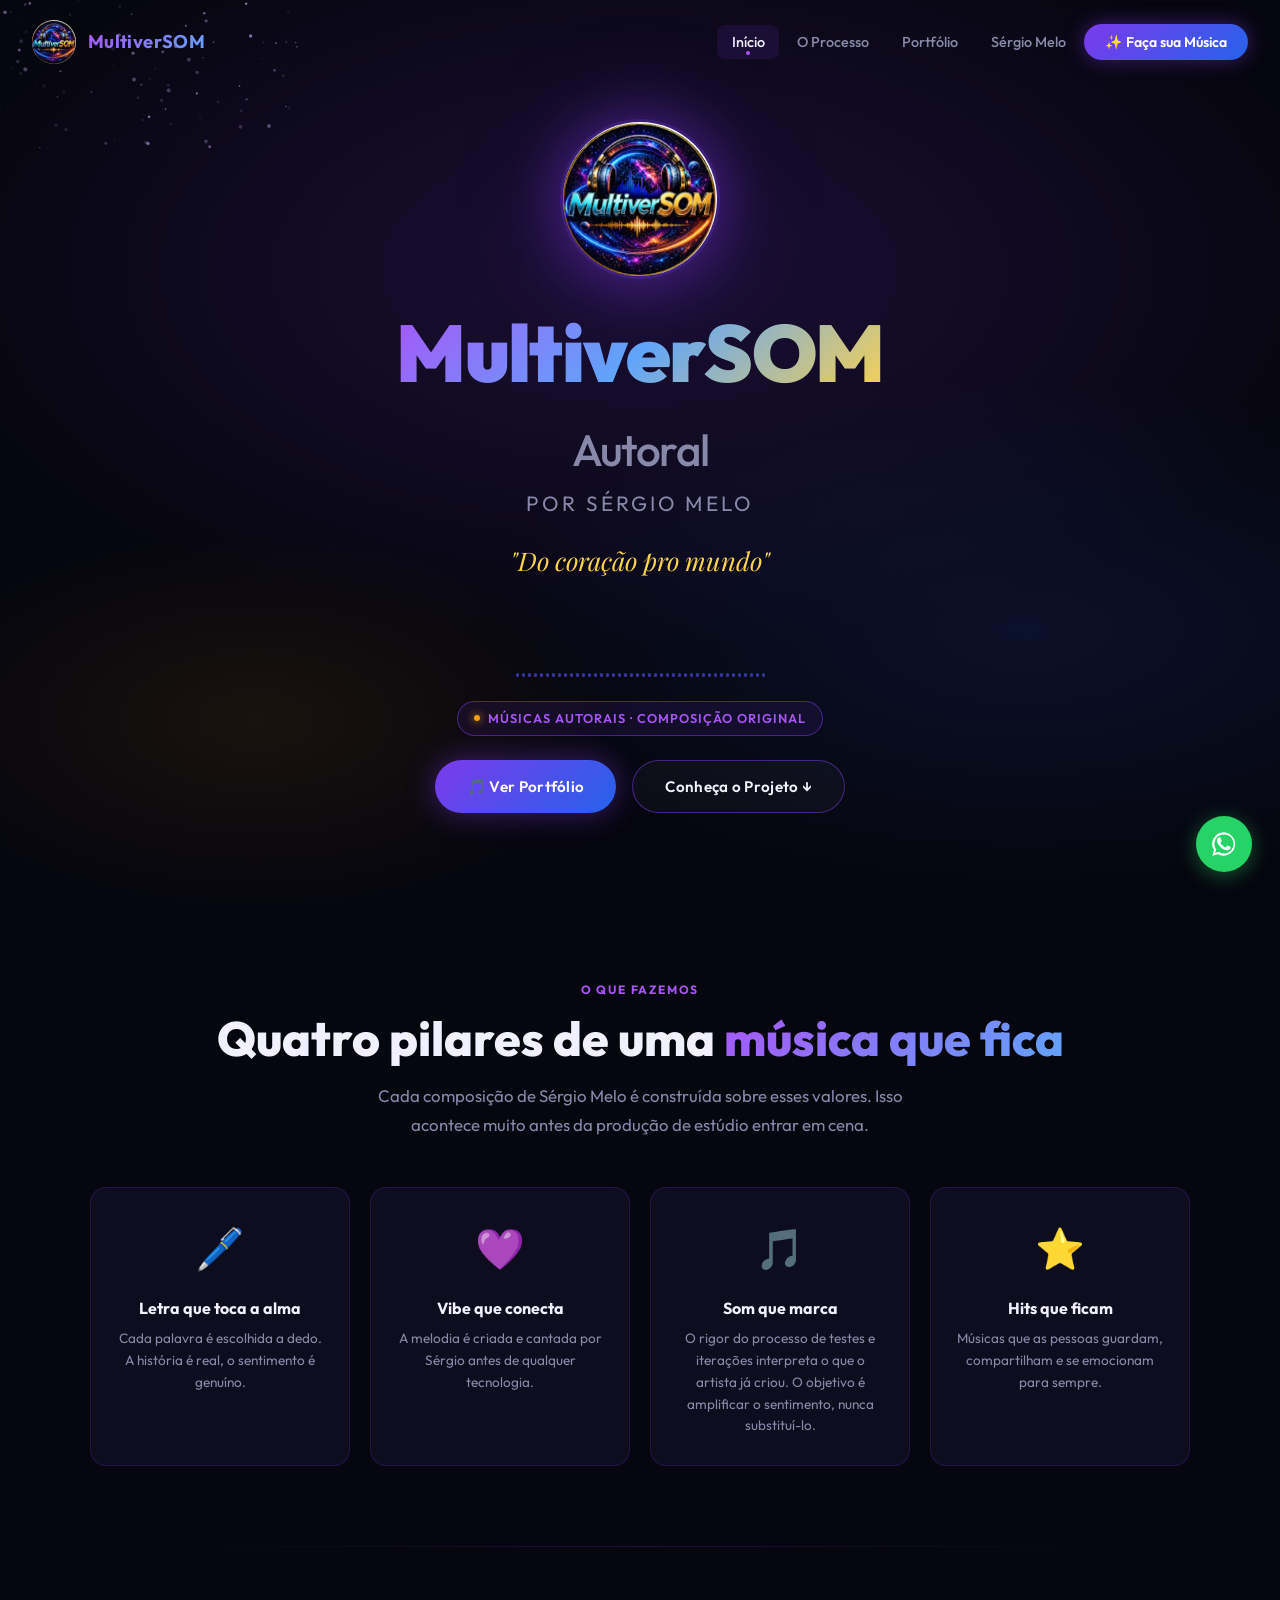
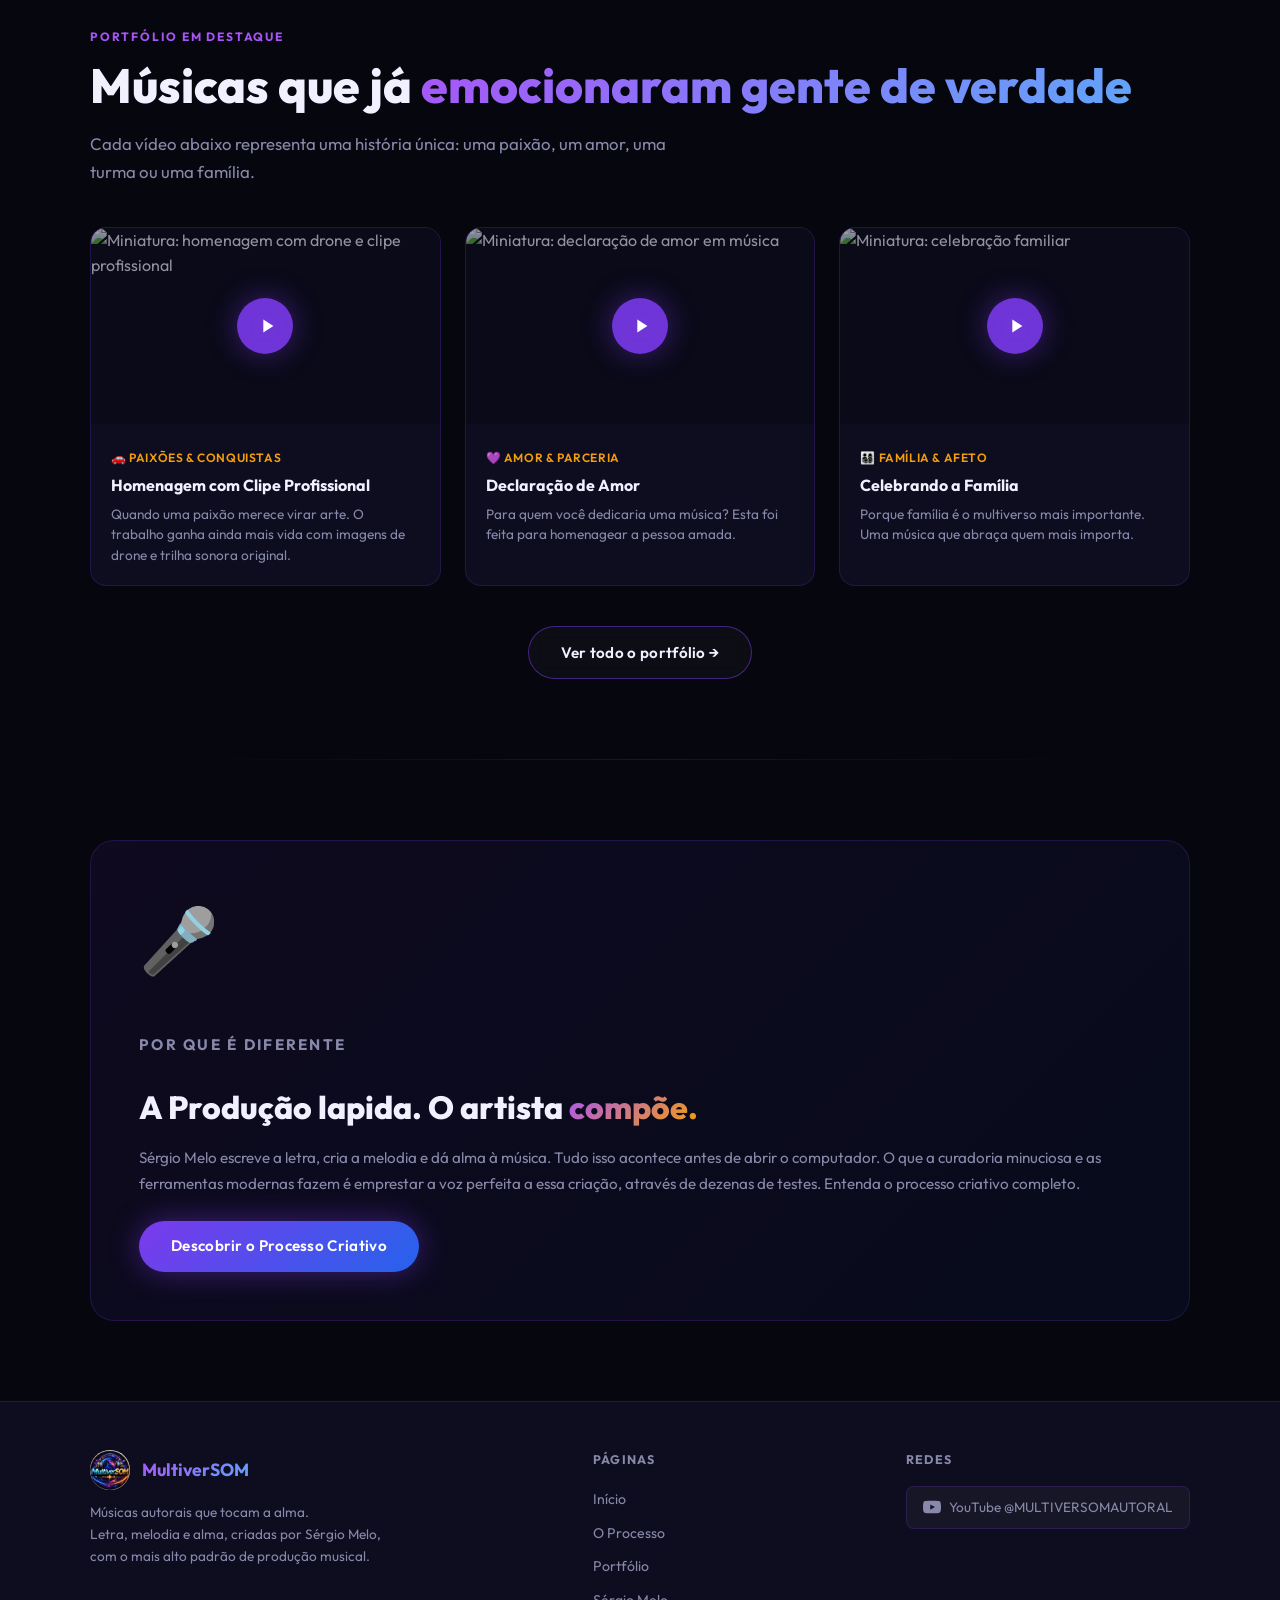
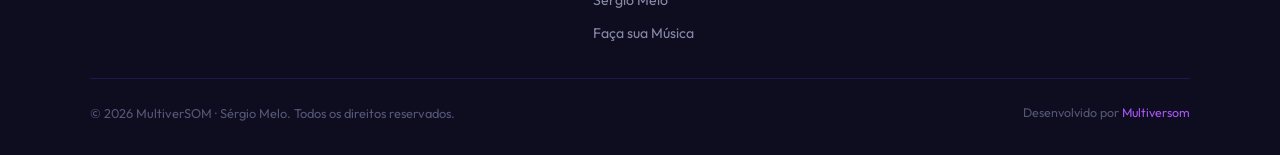
==== commit 0f568706: "seo: corrige site name para MultiverSOM e adiciona favicon.ico com caminhos absolutos" ====
--- a/index.html
+++ b/index.html
@@ -18,10 +18,13 @@
   <meta property="twitter:url"         content="https://multiversom.viaei.com/">
   <meta property="twitter:title"       content="MultiverSOM — Músicas Autorais de Sérgio Melo">
   <meta property="twitter:description" content="Do coração pro mundo. Músicas autorais compostas por Sérgio Melo.">
+  <!-- Site Name e Identidade para Google Search -->
+  <meta name="application-name" content="MultiverSOM">
   <link rel="canonical" href="https://multiversom.viaei.com/">
   <meta name="google-site-verification" content="google9f505610bc11190d">
-  <link rel="apple-touch-icon" href="assets/logo/logomvm.png">
-  <link rel="icon" href="assets/logo/logomvm.png" type="image/png">
+  <link rel="icon" href="https://multiversom.viaei.com/assets/logo/logomvm.png" type="image/png">
+  <link rel="shortcut icon" href="https://multiversom.viaei.com/favicon.ico">
+  <link rel="apple-touch-icon" href="https://multiversom.viaei.com/assets/logo/logomvm.png">
   <link rel="stylesheet" href="css/style.css?v=3">
 
   <!-- Dados Estruturados Schema.org / JSON-LD -->
@@ -34,6 +37,7 @@
         "@id": "https://multiversom.viaei.com/#website",
         "url": "https://multiversom.viaei.com/",
         "name": "MultiverSOM",
+        "alternateName": ["Multiversom", "MultiverSOM Autoral"],
         "description": "Músicas autorais compostas por Sérgio Melo. Do coração pro mundo.",
         "inLanguage": "pt-BR",
         "publisher": {
